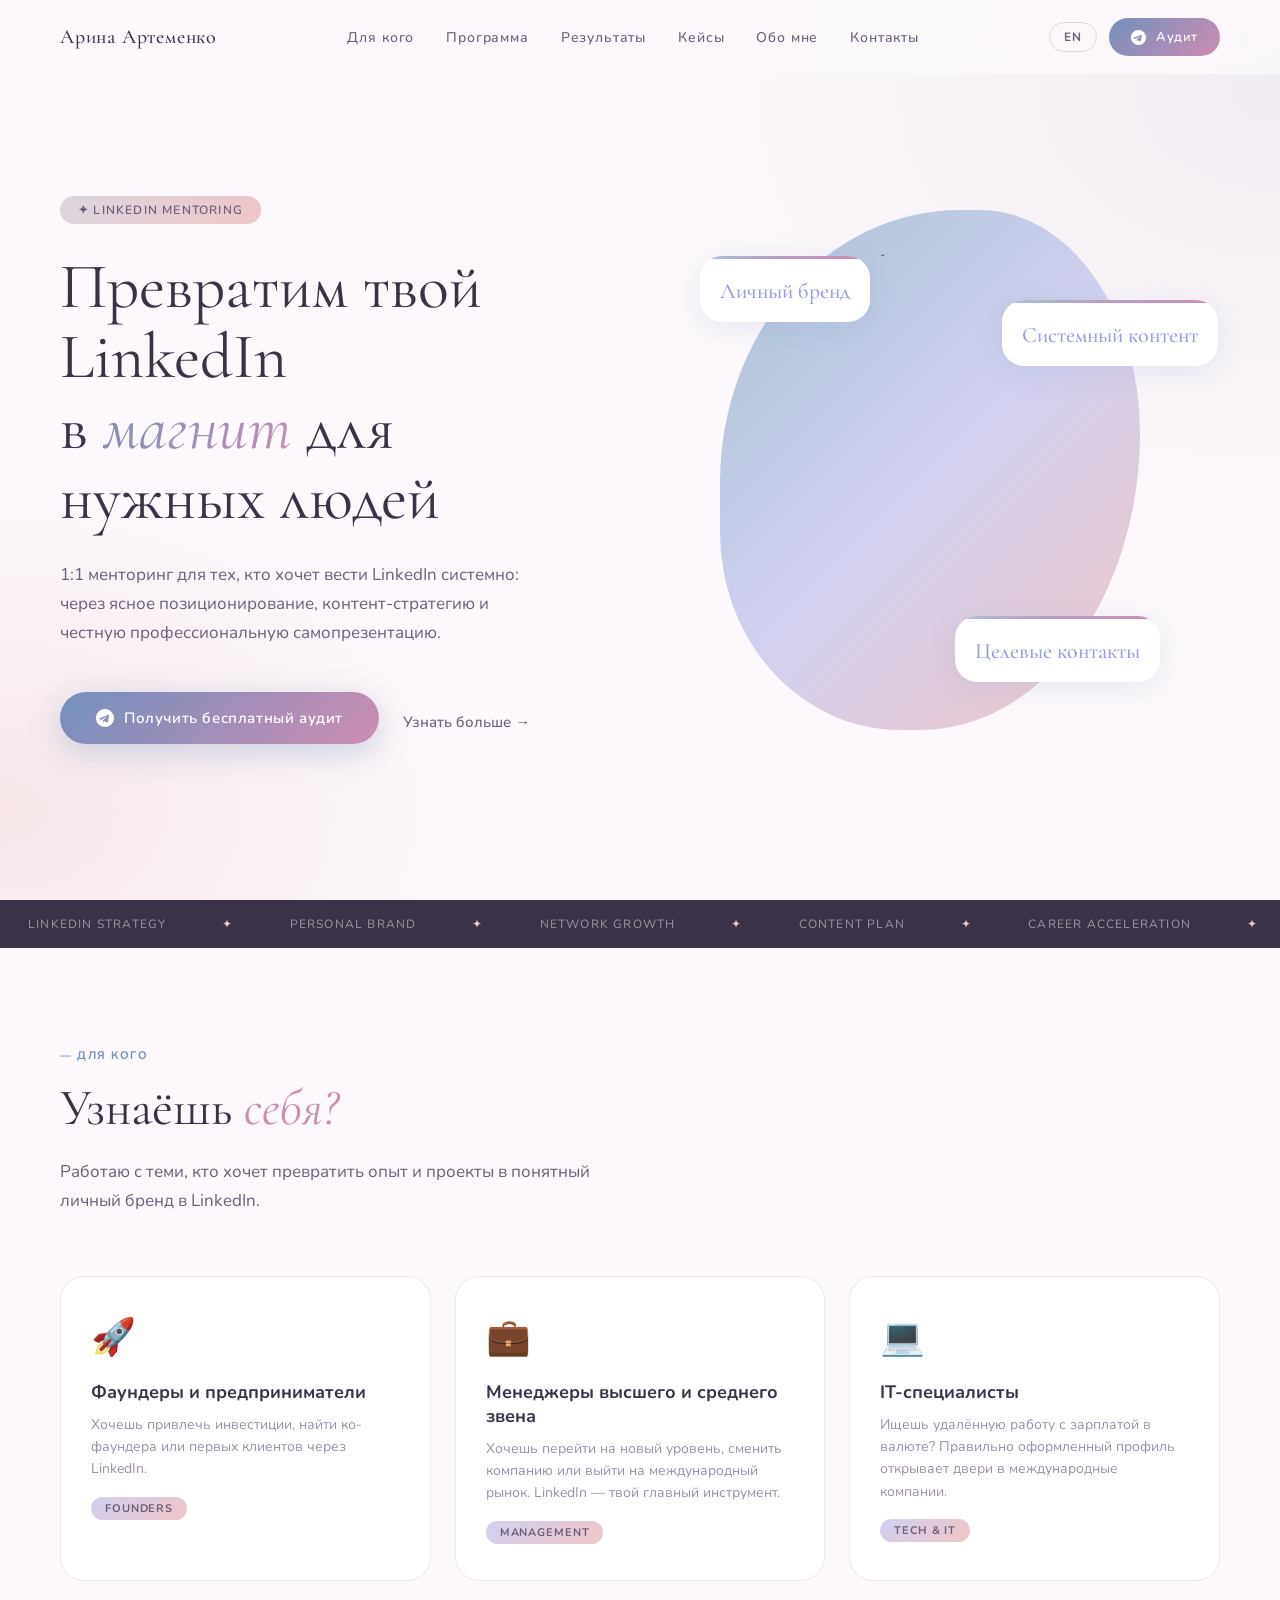
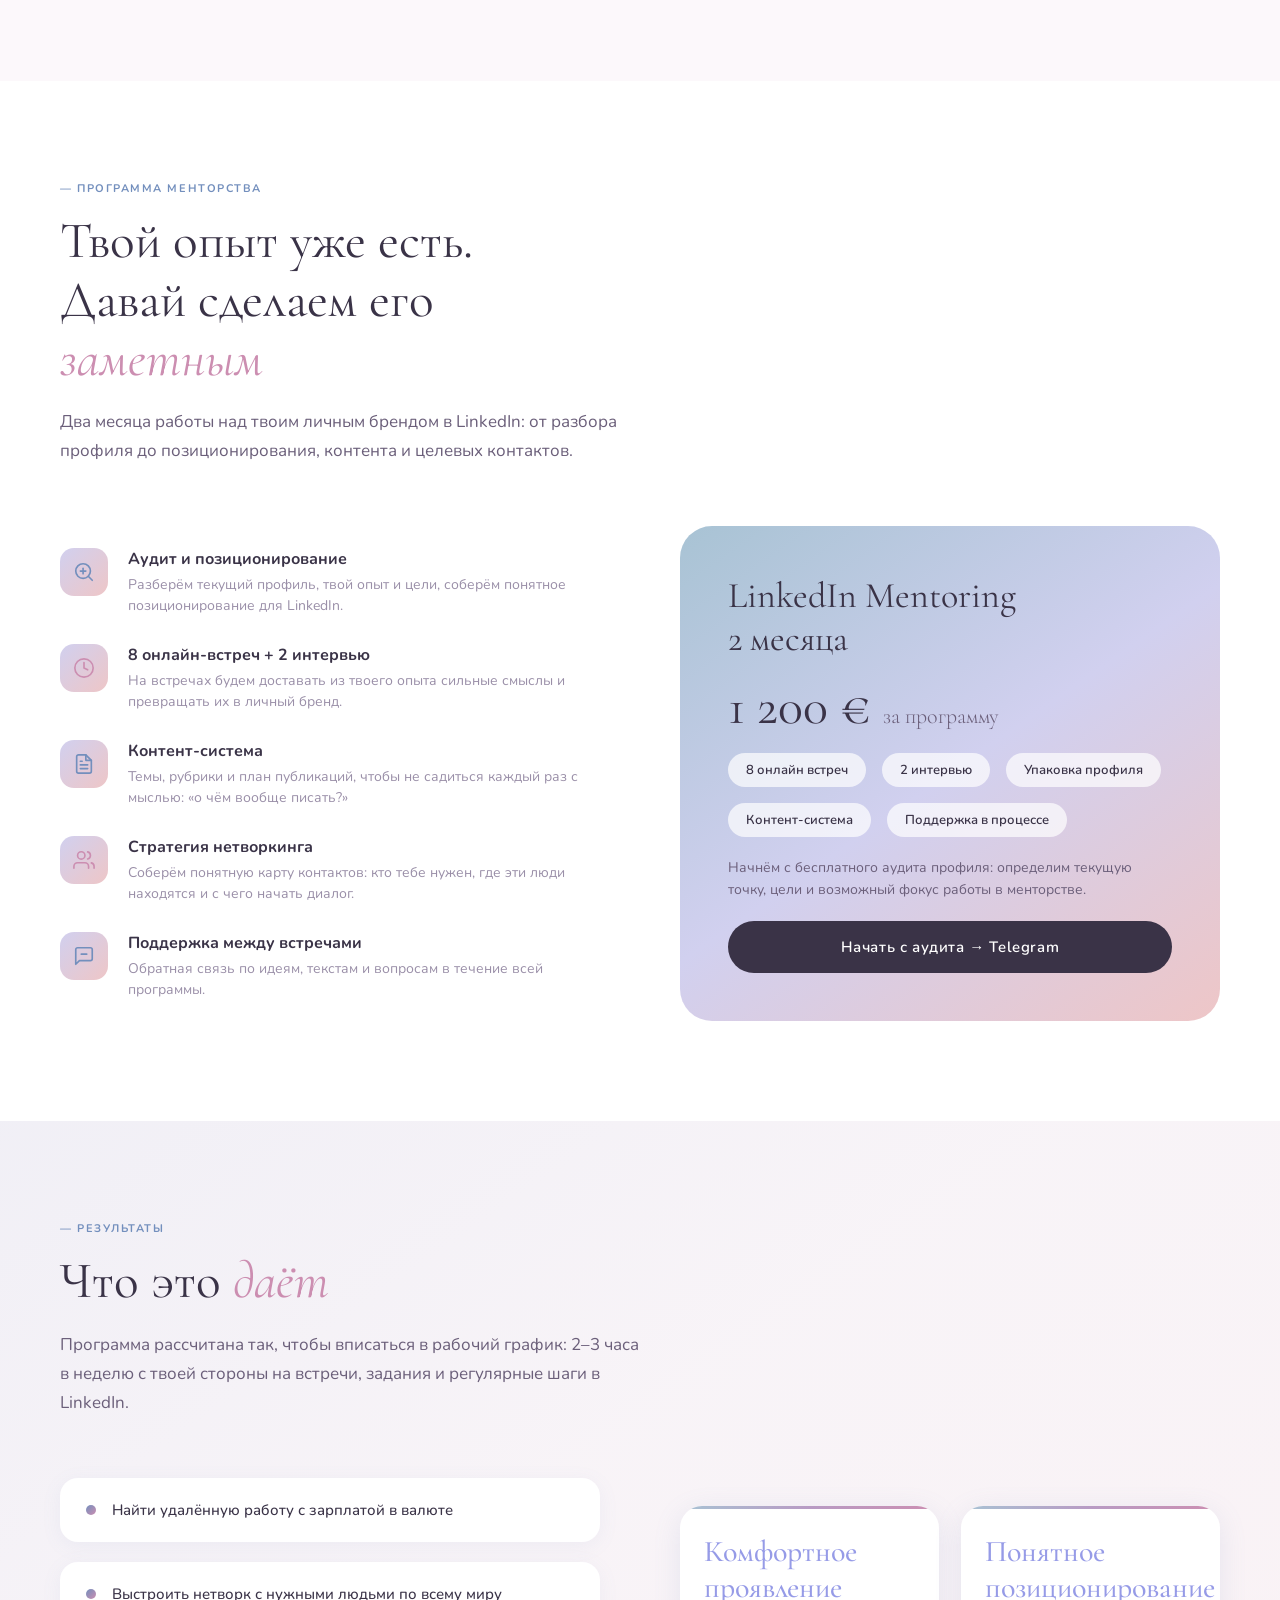
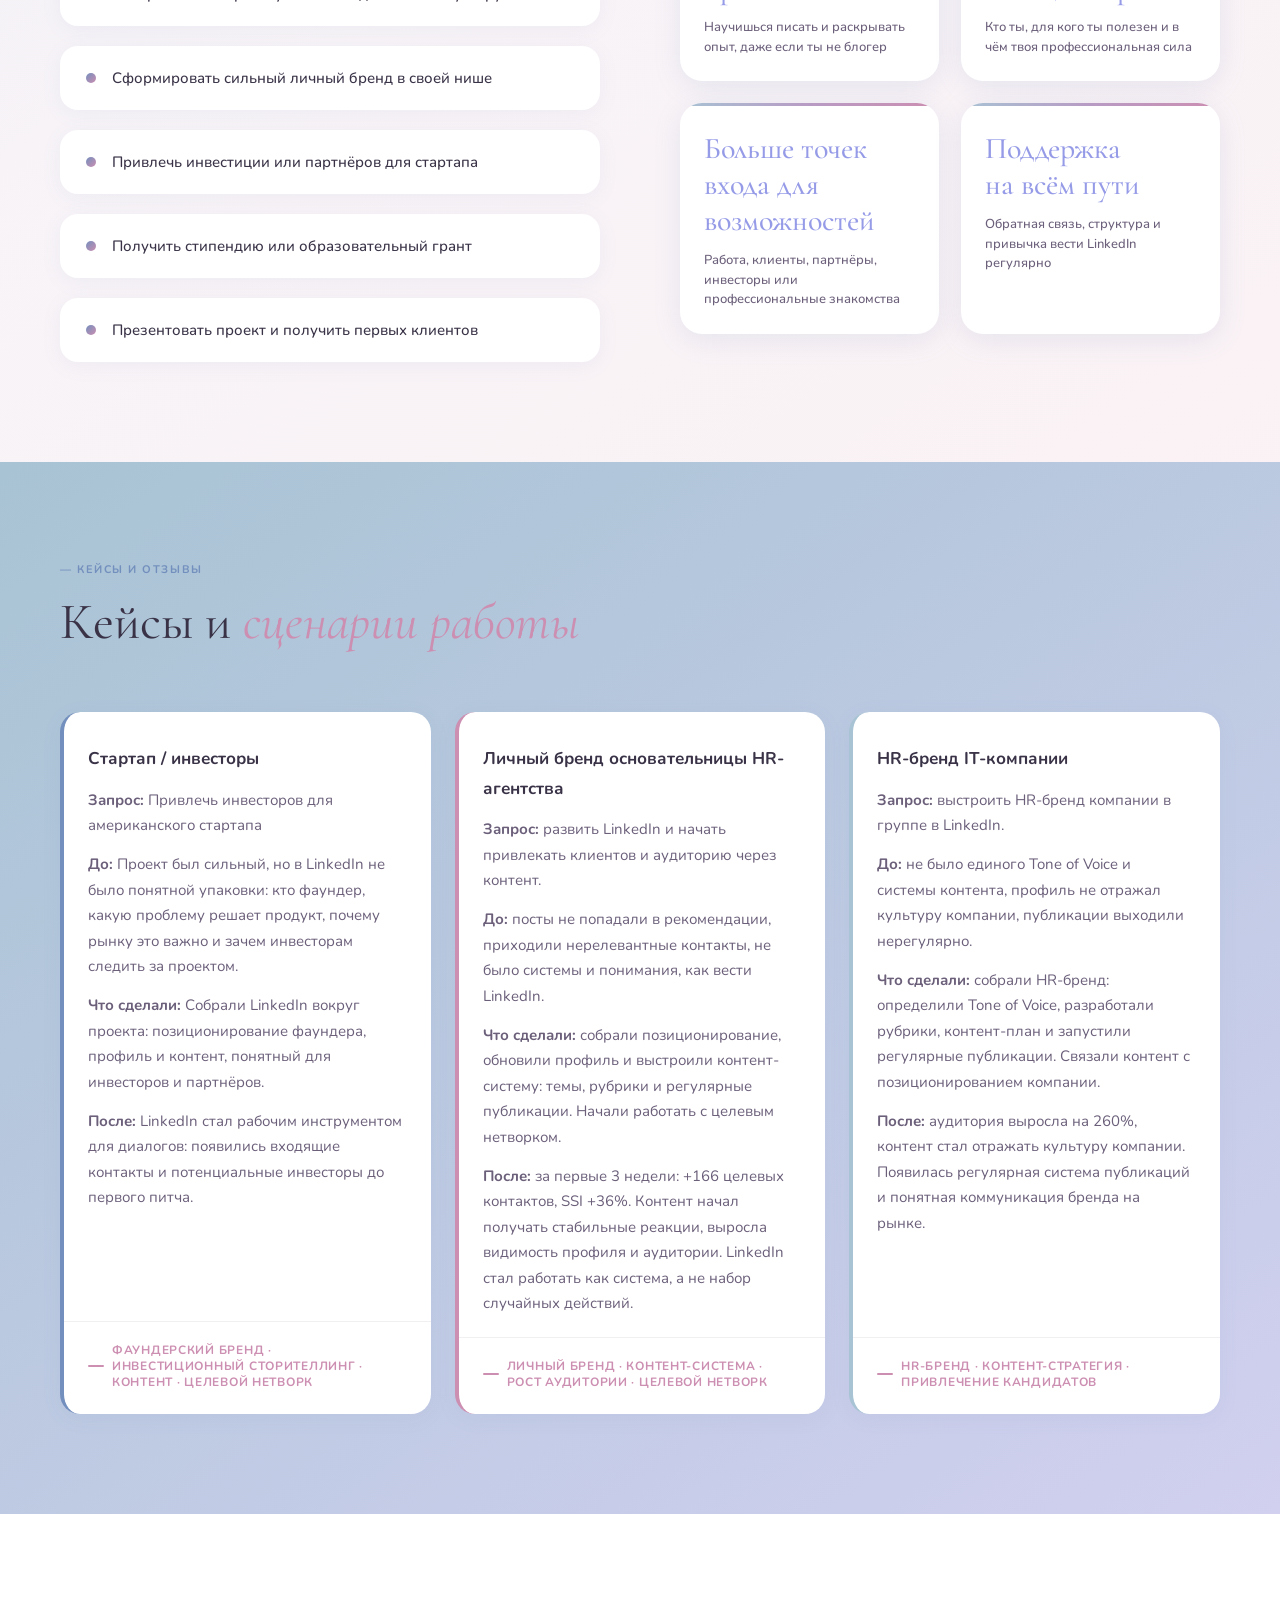
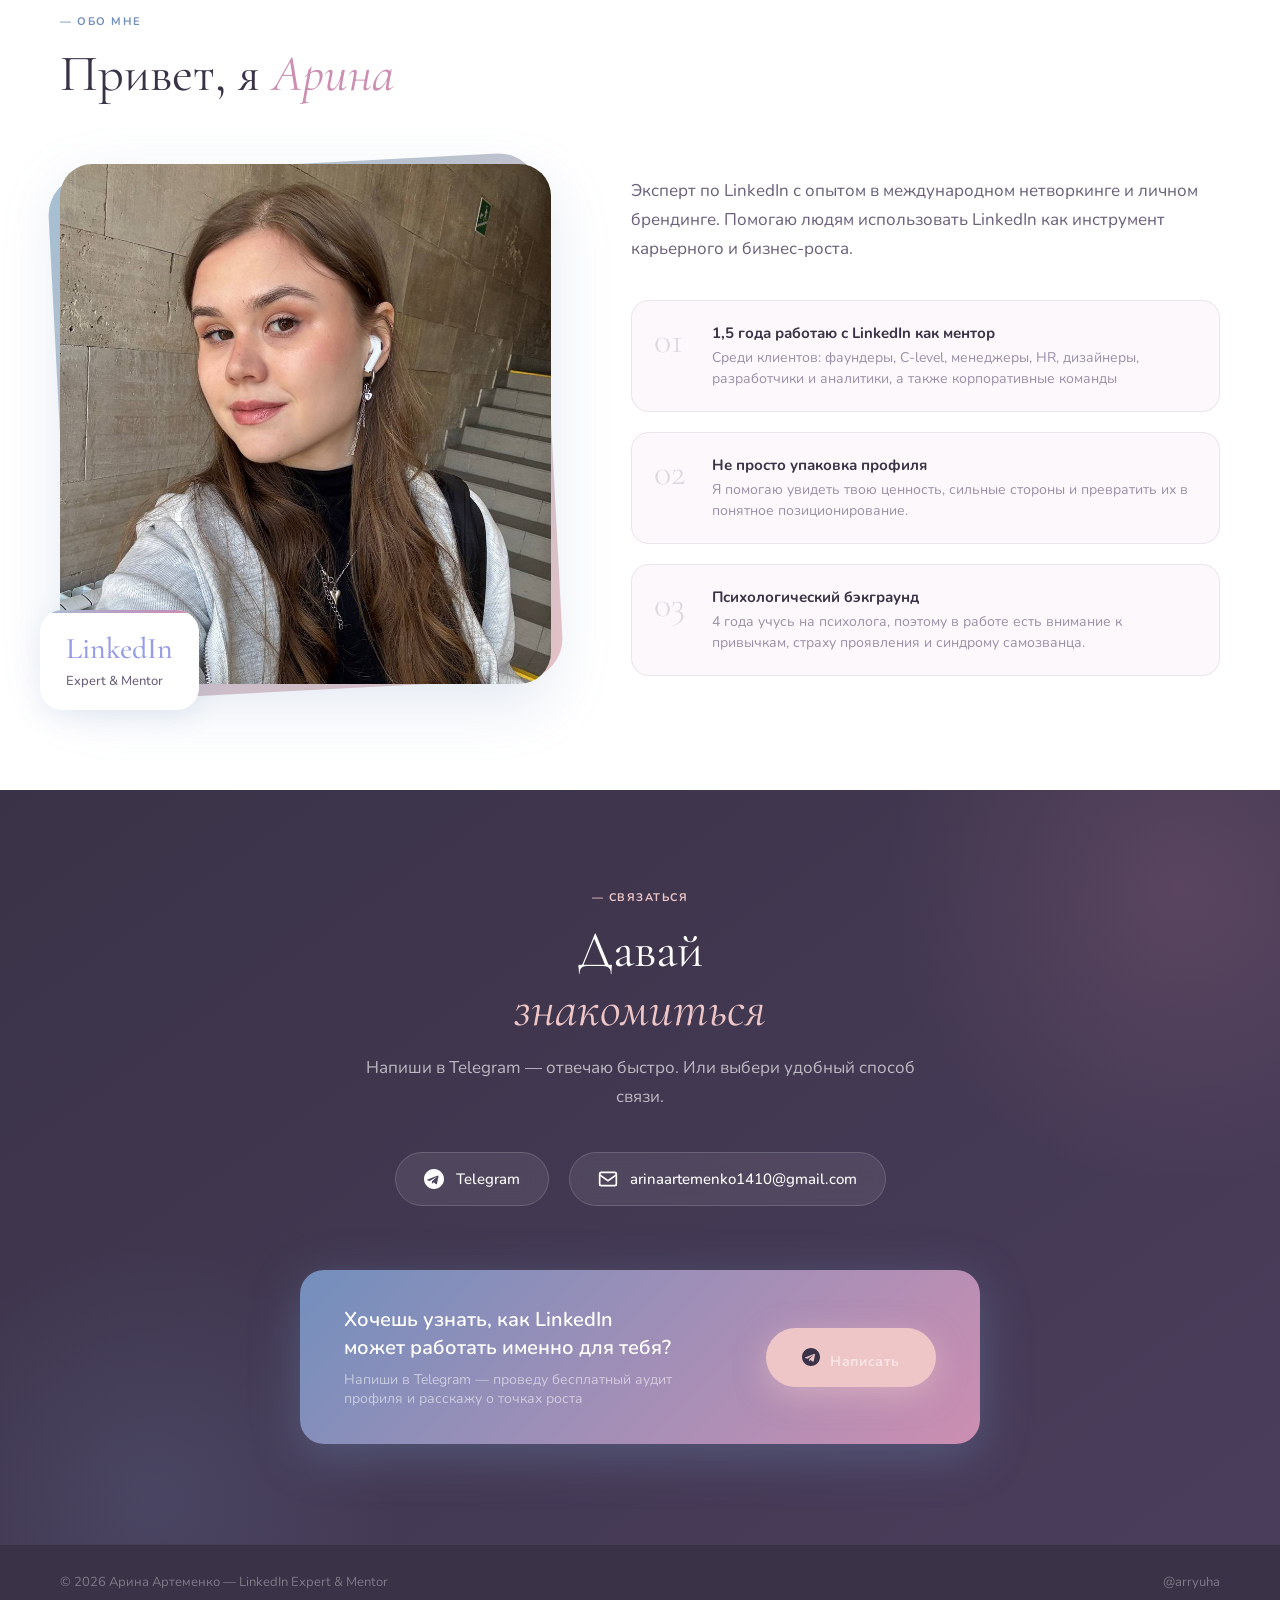
==== index.html @ 3c70f4cf "Initial static site: landing, EN pages, assets, GitHub Pages notes Made-with: Cursor" ====
<!DOCTYPE html>
<html lang="ru">
<head>
<meta charset="UTF-8">
<meta name="viewport" content="width=device-width, initial-scale=1.0">
<title>Арина Артеменко — LinkedIn Mentoring</title>
<script src="https://unpkg.com/react@18.3.1/umd/react.development.js" integrity="sha384-hD6/rw4ppMLGNu3tX5cjIb+uRZ7UkRJ6BPkLpg4hAu/6onKUg4lLsHAs9EBPT82L" crossorigin="anonymous"></script>
<script src="https://unpkg.com/react-dom@18.3.1/umd/react-dom.development.js" integrity="sha384-u6aeetuaXnQ38mYT8rp6sbXaQe3NL9t+IBXmnYxwkUI2Hw4bsp2Wvmx4yRQF1uAm" crossorigin="anonymous"></script>
<script src="https://unpkg.com/@babel/standalone@7.29.0/babel.min.js" integrity="sha384-m08KidiNqLdpJqLq95G/LEi8Qvjl/xUYll3QILypMoQ65QorJ9Lvtp2RXYGBFj1y" crossorigin="anonymous"></script>
<link rel="preconnect" href="https://fonts.googleapis.com">
<link href="https://fonts.googleapis.com/css2?family=Cormorant+Garamond:ital,wght@0,300;0,400;0,500;0,600;1,300;1,400&family=Nunito:wght@300;400;500;600;700&display=swap" rel="stylesheet">
<style>
  *, *::before, *::after { box-sizing: border-box; margin: 0; padding: 0; }

  :root {
    --blue:    #738fbd;
    --blue-lt: #a8c3d4;
    --lav:     #dbd6df;
    --pink-lt: #eec6c7;
    --pink:    #db88a4;
    --mauve:   #cc8eb1;
    --periwinkle: #969be7;
    --soft-lav: #d1d0ef;
    --cream:   #fcf8fb;
    --dark:    #3a3347;
    --mid:     #6b5f7a;
    --light:   #9a8fa8;
  }

  html { scroll-behavior: smooth; }

  body {
    font-family: 'Nunito', sans-serif;
    background: var(--cream);
    color: var(--dark);
    overflow-x: hidden;
  }

  /* ── NAV ── */
  nav {
    position: fixed; top: 0; left: 0; right: 0; z-index: 100;
    display: flex; justify-content: space-between; align-items: center;
    padding: 18px 60px;
    background: rgba(252,248,251,0.85);
    backdrop-filter: blur(14px);
    border-bottom: none;
  }
  .nav-logo {
    font-family: 'Cormorant Garamond', serif;
    font-size: 20px; font-weight: 500; letter-spacing: 0.04em;
    color: var(--dark);
    text-decoration: none;
  }
  .nav-links { display: flex; gap: 32px; }
  .nav-links a {
    font-size: 14px; font-weight: 500; letter-spacing: 0.06em;
    color: var(--mid); text-decoration: none;
    transition: color .2s;
  }
  .nav-links a:hover { color: var(--blue); }

  /* ── HERO ── */
  .hero {
    min-height: 100vh;
    display: grid;
    grid-template-columns: 1fr 1fr;
    align-items: center;
    padding: 120px 60px 80px;
    position: relative;
    overflow: hidden;
  }
  .hero::before {
    content: '';
    position: absolute; inset: 0;
    background: radial-gradient(ellipse 80% 80% at 100% 10%, #dbd6df55 0%, transparent 60%),
                radial-gradient(ellipse 60% 60% at 0% 90%, #eec6c755 0%, transparent 60%);
    pointer-events: none;
  }
  .hero-text { position: relative; z-index: 1; }
  .hero-tag {
    display: inline-flex; align-items: center; gap: 8px;
    background: linear-gradient(135deg, #dbd6df, #eec6c7);
    border-radius: 30px; padding: 6px 18px;
    font-size: 12px; font-weight: 600; letter-spacing: 0.1em;
    color: var(--mid); text-transform: uppercase;
    margin-bottom: 28px;
  }
  .hero h1 {
    font-family: 'Cormorant Garamond', serif;
    font-size: clamp(42px, 5vw, 68px);
    font-weight: 400; line-height: 1.1;
    color: var(--dark);
    margin-bottom: 28px;
  }
  .hero h1 em {
    font-style: italic;
    background: linear-gradient(135deg, var(--blue), var(--mauve));
    -webkit-background-clip: text; -webkit-text-fill-color: transparent;
    background-clip: text;
  }
  .hero-sub {
    font-size: 17px; line-height: 1.7; color: var(--mid);
    max-width: 460px; margin-bottom: 44px;
  }
  .btn-primary {
    display: inline-flex; align-items: center; gap: 10px;
    background: linear-gradient(135deg, var(--blue), var(--mauve));
    color: white; font-family: 'Nunito', sans-serif;
    font-size: 15px; font-weight: 600; letter-spacing: 0.04em;
    padding: 16px 36px; border-radius: 50px;
    text-decoration: none; border: none; cursor: pointer;
    box-shadow: 0 8px 30px rgba(115,143,189,0.35);
    transition: transform .25s, box-shadow .25s;
  }
  .btn-primary:hover { transform: translateY(-2px); box-shadow: 0 12px 40px rgba(115,143,189,0.45); }
  .btn-secondary {
    display: inline-flex; align-items: center; gap: 8px;
    color: var(--mid); font-size: 15px; font-weight: 500;
    text-decoration: none; margin-left: 20px;
    transition: color .2s;
  }
  .btn-secondary:hover { color: var(--blue); }


  .hero-visual {
    display: flex; justify-content: center; align-items: flex-end;
    position: relative;
  }
  .hero-photo-wrap {
    position: relative; width: 420px; height: 520px;
  }
  .hero-photo-bg {
    position: absolute; inset: 0;
    background: linear-gradient(135deg, var(--blue-lt) 0%, var(--soft-lav) 50%, var(--pink-lt) 100%);
    border-radius: 60% 40% 55% 45% / 55% 45% 60% 40%;
    animation: morphBlob 8s ease-in-out infinite;
  }
  @keyframes morphBlob {
    0%,100% { border-radius: 60% 40% 55% 45% / 55% 45% 60% 40%; }
    50%      { border-radius: 40% 60% 45% 55% / 45% 55% 40% 60%; }
  }
  .hero-photo {
    position: absolute; bottom: 0; left: 50%; transform: translateX(-50%);
    width: 390px; height: 490px;
    object-fit: cover; object-position: top center;
    border-radius: 60% 40% 55% 45% / 55% 45% 60% 40%;
    animation: morphBlob 8s ease-in-out infinite;
  }
  /* badges (hero) — тот же «карточный» стиль, что и stat-card / about-badge */
  .hbadge {
    position: absolute; background: #fff; border-radius: 22px;
    box-shadow: 0 6px 28px rgba(115, 143, 189, 0.14);
    padding: 22px 20px 18px;
    text-align: center;
    max-width: 220px;
    overflow: hidden;
  }
  .hbadge-num {
    font-family: 'Cormorant Garamond', serif;
    font-size: 26px; font-weight: 500; color: var(--periwinkle); line-height: 1.12; display: block;
  }
  .hbadge-num--phrase {
    font-size: clamp(16px, 2.1vw, 22px);
    line-height: 1.2;
  }
  .hbadge-num.blue, .hbadge-num.mauve { color: var(--periwinkle); }
  .hbadge-label { font-size: 12px; font-weight: 600; color: var(--dark); margin-top: 4px; line-height: 1.4; }
  .hbadge-1 { top: 46px;  left: -20px; }
  .hbadge-2 { bottom: 48px; right: -20px; }
  .hbadge-3 { top: 20px; right: -78px; }

  /* ── SECTIONS SHARED ── */
  section { padding: 100px 60px; }
  .section-tag {
    font-size: 11px; font-weight: 700; letter-spacing: 0.14em;
    text-transform: uppercase; color: var(--blue);
    margin-bottom: 16px;
  }
  h2 {
    font-family: 'Cormorant Garamond', serif;
    font-size: clamp(34px, 4vw, 52px);
    font-weight: 400; line-height: 1.15;
    color: var(--dark); margin-bottom: 20px;
  }
  h2 em { font-style: italic; color: var(--mauve); }
  .lead {
    font-size: 17px; color: var(--mid); line-height: 1.7;
    max-width: 580px;
  }

  /* ── MARQUEE ── */
  .band {
    background: var(--dark); padding: 16px 0; overflow: hidden;
    display: flex;
  }
  .band-track {
    display: flex; gap: 0; white-space: nowrap;
    animation: marquee 22s linear infinite;
  }
  .band-track span {
    font-size: 12px; font-weight: 500; letter-spacing: 0.1em;
    text-transform: uppercase; color: rgba(255,255,255,0.45);
    padding: 0 28px;
  }
  .band-track span.accent { color: var(--pink-lt); }
  @keyframes marquee { from { transform: translateX(0); } to { transform: translateX(-50%); } }

  /* ── BUTTON PULSE ── */
  .btn-primary {
    position: relative; overflow: hidden;
    transition: transform .3s ease, box-shadow .3s ease;
  }
  .btn-primary::after {
    content: '';
    position: absolute; inset: 0;
    background: linear-gradient(90deg, transparent 0%, rgba(255,255,255,0.18) 50%, transparent 100%);
    transform: translateX(-100%);
    transition: transform .6s ease;
  }
  .btn-primary:hover { transform: translateY(-2px); box-shadow: 0 12px 40px rgba(115,143,189,0.45); }
  .btn-primary:hover::after { transform: translateX(100%); }

  /* ── PRODUCT ── */
  .product { background: white; }
  .product-grid {
    display: grid; grid-template-columns: 1fr 1fr;
    gap: 80px; align-items: center;
    margin-top: 60px;
  }
  .product-items { display: flex; flex-direction: column; gap: 28px; }
  .product-item {
    display: flex; gap: 20px; align-items: flex-start;
  }
  .product-icon {
    width: 48px; height: 48px; border-radius: 14px; flex-shrink: 0;
    display: flex; align-items: center; justify-content: center;
    font-size: 20px;
    background: linear-gradient(135deg, var(--soft-lav), var(--pink-lt));
  }
  .product-item h3 {
    font-size: 16px; font-weight: 700; color: var(--dark); margin-bottom: 4px;
  }
  .product-item p { font-size: 14px; color: var(--light); line-height: 1.5; }

  .product-card {
    background: linear-gradient(145deg, var(--blue-lt) 0%, var(--soft-lav) 50%, var(--pink-lt) 100%);
    border-radius: 32px; padding: 48px;
    display: flex; flex-direction: column; gap: 20px;
  }
  .product-card h3 {
    font-family: 'Cormorant Garamond', serif;
    font-size: 36px; font-weight: 400; color: var(--dark);
    line-height: 1.2;
  }
  .product-price {
    font-family: 'Cormorant Garamond', serif;
    font-size: 52px; font-weight: 400; color: var(--dark);
    line-height: 1;
  }
  .product-price span { font-size: 22px; font-weight: 300; color: var(--mid); }
  .product-metas { display: flex; gap: 16px; flex-wrap: wrap; }
  .meta-pill {
    background: rgba(255,255,255,0.7); border-radius: 30px;
    padding: 8px 18px; font-size: 13px; font-weight: 600; color: var(--dark);
  }
  .product-cta {
    background: var(--dark); color: white;
    border-radius: 50px; padding: 16px 32px;
    font-size: 15px; font-weight: 600; letter-spacing: 0.04em;
    text-align: center; cursor: pointer; text-decoration: none;
    transition: opacity .2s; display: block;
  }
  .product-cta:hover { opacity: 0.85; }

  /* ── AUDIENCE ── */
  .audience { background: var(--cream); }
  .audience-cards {
    display: grid; grid-template-columns: repeat(3, 1fr);
    gap: 24px; margin-top: 60px;
  }
  .aud-card {
    background: white; border-radius: 24px; padding: 36px 30px;
    transition: transform .25s, box-shadow .25s;
    border: 1px solid rgba(219,214,223,0.5);
  }
  .aud-card:hover { transform: translateY(-6px); box-shadow: 0 20px 50px rgba(115,143,189,0.12); }
  .aud-emoji { font-size: 36px; margin-bottom: 18px; display: block; }
  .aud-card h3 { font-size: 18px; font-weight: 700; color: var(--dark); margin-bottom: 10px; }
  .aud-card p { font-size: 14px; color: var(--light); line-height: 1.6; }
  .aud-tag {
    display: inline-block; margin-top: 16px;
    background: linear-gradient(135deg, var(--soft-lav), var(--pink-lt));
    border-radius: 30px; padding: 4px 14px;
    font-size: 11px; font-weight: 700; letter-spacing: 0.08em; color: var(--mid);
    text-transform: uppercase;
  }

  /* ── RESULTS ── */
  .results {
    background: linear-gradient(145deg, #738fbd15 0%, #dbd6df20 40%, #eec6c720 100%);
  }
  .results-wrap { display: grid; grid-template-columns: 1fr 1fr; gap: 80px; align-items: center; margin-top: 60px; }
  .result-list { display: flex; flex-direction: column; gap: 20px; }
  .result-item {
    display: flex; align-items: center; gap: 16px;
    background: white; border-radius: 18px; padding: 22px 26px;
    box-shadow: 0 4px 20px rgba(115,143,189,0.08);
    transition: transform .2s;
  }
  .result-item:hover { transform: translateX(6px); }
  .result-dot {
    width: 10px; height: 10px; border-radius: 50%; flex-shrink: 0;
    background: linear-gradient(135deg, var(--blue), var(--mauve));
  }
  .result-item p { font-size: 15px; font-weight: 500; color: var(--dark); }
  .stats-grid { display: grid; grid-template-columns: 1fr 1fr; gap: 22px; }
  .stat-card {
    background: #fff; border-radius: 22px; padding: 28px 24px 24px;
    box-shadow: 0 6px 28px rgba(115, 143, 189, 0.14);
    position: relative; overflow: hidden;
  }
  .stat-card::before,
  .hbadge::before,
  .about-badge-wrap::before {
    content: '';
    position: absolute; top: 0; left: 0; right: 0; height: 3px; z-index: 1; pointer-events: none;
    background: linear-gradient(90deg, var(--blue-lt) 0%, #b89bc4 50%, var(--mauve) 100%);
  }
  .stat-num {
    font-family: 'Cormorant Garamond', serif;
    font-size: 46px; font-weight: 500; line-height: 1;
    color: var(--periwinkle);
  }
  .stat-card--outcome .stat-num {
    font-size: clamp(22px, 2.6vw, 30px);
    line-height: 1.2;
  }
  .stat-card p {
    font-family: 'Nunito', sans-serif; font-size: 13px; font-weight: 500;
    color: var(--mid); margin-top: 12px; line-height: 1.5;
  }

  /* ── CASES ── */
  .cases {
    background: linear-gradient(145deg, #a8c3d4 0%, #d1d0ef 100%);
    padding: 100px 60px;
  }
  .cases-grid {
    display: grid; grid-template-columns: repeat(3, 1fr);
    gap: 24px; margin-top: 60px;
  }
  .case-card {
    background: white;
    border-radius: 20px; overflow: hidden;
    display: flex; flex-direction: column;
    transition: box-shadow .3s, transform .25s;
    box-shadow: 0 4px 20px rgba(115,143,189,0.08);
    position: relative;
    border-left: 4px solid transparent;
  }
  .case-card:nth-child(1) { border-left-color: var(--blue); }
  .case-card:nth-child(2) { border-left-color: var(--mauve); }
  .case-card:nth-child(3) { border-left-color: var(--blue-lt); }
  .case-card:hover { box-shadow: 0 20px 56px rgba(115,143,189,0.16); transform: translateY(-6px); }
  .case-card-top {
    padding: 28px 28px 20px 24px;
    position: relative; flex: 1;
  }
  .case-card-top::before {
    content: '“';
    position: absolute; top: 12px; left: 20px;
    font-family: 'Cormorant Garamond', serif;
    font-size: 56px; line-height: 1; color: var(--lav);
    opacity: 0.6; pointer-events: none;
  }
  .case-text {
    font-size: 15px; color: var(--mid); line-height: 1.75;
    position: relative; z-index: 1;
    padding-top: 24px;
  }
  .case-card--structured .case-card-top::before { content: none; }
  .case-text--block {
    padding-top: 4px;
  }
  .case-text--block .case-study-title {
    font-size: 17px; font-weight: 700; color: var(--dark); margin: 0 0 14px;
  }
  .case-text--block .case-line {
    margin: 0 0 0.9em; font-size: 15px; line-height: 1.7;
  }
  .case-text--block .case-line:last-child { margin-bottom: 0; }
  .case-text--block .case-line strong { color: var(--mid); font-weight: 700; }
  .case-card--structured .case-card-bottom { padding-top: 20px; }
  .case-card-bottom {
    padding: 16px 28px 24px 24px;
    border-top: 1px solid rgba(219,214,223,0.4);
    display: flex; flex-direction: column; gap: 12px;
  }
  .case-result {
    display: inline-flex; align-items: center; gap: 8px;
    font-size: 12px; font-weight: 700; letter-spacing: 0.06em;
    text-transform: uppercase; color: var(--mauve);
  }
  .case-result::before { content: ''; width: 16px; height: 2px; background: var(--mauve); border-radius: 2px; display: inline-block; flex-shrink: 0; }
  .case-person { display: flex; align-items: center; gap: 12px; }
  .case-avatar {
    width: 38px; height: 38px; border-radius: 50%; flex-shrink: 0;
    background: linear-gradient(135deg, var(--blue-lt), var(--pink-lt));
    display: flex; align-items: center; justify-content: center;
    font-family: 'Cormorant Garamond', serif; font-size: 16px; font-weight: 500; color: white;
  }
  .case-person-info strong { font-size: 14px; font-weight: 700; color: var(--dark); display: block; }
  .case-person-info span { font-size: 11px; color: var(--light); }
  .case-accent-bar { display: none; }

  /* ── ABOUT ── */
  .about { background: white; }
  .about-wrap { display: grid; grid-template-columns: 1fr 1.2fr; gap: 80px; align-items: center; margin-top: 60px; }
  .about-photo-wrap { position: relative; }
  .about-photo-bg {
    position: absolute; inset: 0;
    background: linear-gradient(145deg, var(--blue-lt), var(--pink-lt));
    border-radius: 40px; transform: rotate(-3deg);
  }
  .about-photo {
    position: relative; width: 100%; height: 520px;
    object-fit: cover; object-position: top;
    border-radius: 32px;
    box-shadow: 0 20px 60px rgba(115,143,189,0.2);
  }
  .about-badge-wrap {
    position: absolute; bottom: -20px; left: -20px;
    background: #fff; border-radius: 22px; padding: 24px 26px 20px;
    box-shadow: 0 6px 28px rgba(115, 143, 189, 0.14);
    overflow: hidden;
  }
  .about-badge-wrap .badge-num {
    font-family: 'Cormorant Garamond', serif; font-size: 30px; font-weight: 500;
    color: var(--periwinkle); display: block; line-height: 1;
  }
  .about-badge-wrap p { font-size: 13px; font-weight: 500; color: var(--mid); margin-top: 8px; line-height: 1.4; }
  .about-content { }
  .achievements { display: flex; flex-direction: column; gap: 20px; margin-top: 36px; }
  .achievement {
    display: flex; gap: 18px; align-items: flex-start;
    padding: 22px; border-radius: 18px;
    background: var(--cream);
    border: 1px solid rgba(219,214,223,0.5);
  }
  .achiev-num {
    font-family: 'Cormorant Garamond', serif;
    font-size: 36px; font-weight: 300; color: var(--lav); line-height: 1;
    min-width: 40px;
  }
  .achievement h4 { font-size: 15px; font-weight: 700; color: var(--dark); margin-bottom: 4px; }
  .achievement p { font-size: 14px; color: var(--light); line-height: 1.5; }
  .achievement p + p { margin-top: 0.75em; }

  /* ── CONTACT ── */
  .contact {
    background: linear-gradient(145deg, var(--dark) 0%, #4a3d5c 100%);
    position: relative; overflow: hidden;
  }
  .contact::before {
    content: '';
    position: absolute; top: -200px; right: -200px;
    width: 600px; height: 600px; border-radius: 50%;
    background: radial-gradient(circle, rgba(219,136,164,0.15) 0%, transparent 70%);
    pointer-events: none;
  }
  .contact::after {
    content: '';
    position: absolute; bottom: -200px; left: -100px;
    width: 500px; height: 500px; border-radius: 50%;
    background: radial-gradient(circle, rgba(115,143,189,0.15) 0%, transparent 70%);
    pointer-events: none;
  }
  .contact-inner {
    position: relative; z-index: 1;
    display: flex; flex-direction: column; align-items: center; text-align: center;
  }
  .contact .section-tag { color: var(--pink-lt); }
  .contact h2 { color: white; }
  .contact h2 em { color: var(--pink-lt); }
  .contact .lead { color: rgba(255,255,255,0.65); margin: 0 auto 52px; }
  .contact-heading { margin-bottom: 16px; }
  .contact .contact-lead { margin: 0 auto 40px; max-width: 580px; }
  .contact-links {
    display: flex; gap: 20px; flex-wrap: wrap; justify-content: center;
  }
  .contact-link {
    display: flex; align-items: center; gap: 12px;
    background: rgba(255,255,255,0.08); border: 1px solid rgba(255,255,255,0.15);
    backdrop-filter: blur(10px);
    border-radius: 60px; padding: 16px 28px;
    color: white; text-decoration: none; font-size: 15px; font-weight: 500;
    transition: background .2s, transform .2s;
  }
  .contact-link:hover { background: rgba(255,255,255,0.16); transform: translateY(-2px); }
  .contact-link svg { flex-shrink: 0; }
  .contact-cta-wrap { margin-top: 64px; }
  .contact-cta-box {
    display: grid;
    grid-template-columns: 1fr auto;
    align-items: center; gap: 32px;
    background: linear-gradient(135deg, var(--blue), var(--mauve));
    border-radius: 24px; padding: 36px 44px;
    max-width: 680px; text-align: left;
    box-shadow: 0 12px 48px rgba(115,143,189,0.35);
  }
  .contact-cta-box p {
    font-size: 20px; font-weight: 600; color: white; line-height: 1.4;
  }
  .contact-cta-box span {
    display: block; font-size: 14px; color: rgba(255,255,255,0.55); margin-top: 8px;
  }
  .btn-white {
    display: inline-flex; align-items: center; gap: 10px;
    background: var(--pink-lt); color: var(--dark);
    font-family: 'Nunito', sans-serif;
    font-size: 15px; font-weight: 700; letter-spacing: 0.04em;
    padding: 16px 36px; border-radius: 50px;
    text-decoration: none;
    transition: transform .2s, box-shadow .2s, background .2s;
    box-shadow: 0 8px 30px rgba(238,198,199,0.5);
  }
  .btn-white:hover { transform: translateY(-2px); background: white; box-shadow: 0 12px 40px rgba(238,198,199,0.6); }

  /* ── FOOTER ── */
  footer {
    background: var(--dark); padding: 28px 60px;
    border-top: 1px solid rgba(255,255,255,0.06);
    display: flex; justify-content: space-between; align-items: center;
  }
  footer p { font-size: 13px; color: rgba(255,255,255,0.35); }
  footer a { color: rgba(255,255,255,0.35); text-decoration: none; font-size: 13px; }
  footer a:hover { color: rgba(255,255,255,0.6); }

  /* LANG BUTTON */
  .lang-btn {
    background: none; border: 1.5px solid var(--lav);
    border-radius: 20px; padding: 6px 14px;
    font-family: 'Nunito', sans-serif;
    font-size: 12px; font-weight: 700; letter-spacing: 0.08em;
    color: var(--mid); cursor: pointer;
    transition: border-color .2s, color .2s, background .2s;
  }
  .lang-btn:hover { border-color: var(--blue); color: var(--blue); background: rgba(115,143,189,0.06); }

  /* ── SCROLL REVEAL ── */
  .reveal { opacity: 0; transform: translateY(30px); transition: opacity .7s ease, transform .7s ease; }
  .reveal.visible { opacity: 1; transform: translateY(0); }

  @media (max-width: 900px) {
    nav { padding: 16px 24px; }
    .nav-links { display: none; }
    section { padding: 72px 24px; }
    .hero { grid-template-columns: 1fr; padding: 100px 24px 60px; text-align: center; }
    .hero-visual { margin-top: 48px; display: flex; justify-content: center; }
    .hero-photo-wrap { width: 300px; height: 380px; }
    .hero-photo { width: 280px; height: 360px; }
    .hero-sub { margin: 0 auto 36px; }
    .hero-actions { align-items: center; }
    .hbadge-1 { top: 22px; left: -10px; }
    .hbadge-2 { bottom: 24px; right: -10px; }
    .hbadge-3 { top: 20px; right: -48px; }
    .product-grid, .results-wrap, .about-wrap { grid-template-columns: 1fr; gap: 48px; }
    .audience-cards, .cases-grid { grid-template-columns: 1fr; }
    .stats-grid { grid-template-columns: 1fr 1fr; }
    .contact-cta-box { grid-template-columns: 1fr; text-align: center; gap: 20px; padding: 28px 24px; }
    .contact-cta-box .btn-white { width: 100%; justify-content: center; }
    .about-photo { height: 380px; }
    .band-track span { padding: 0 18px; }
    footer { flex-direction: column; gap: 10px; text-align: center; }
  }
</style>
</head>
<body>

<!-- NAV -->
<nav>
  <a href="#" class="nav-logo" data-lang-key="nav-name">Арина Артеменко</a>
  <div class="nav-links">
    <a href="#audience">Для кого</a>
    <a href="#product">Программа</a>
    <a href="#results">Результаты</a>
    <a href="#cases">Кейсы</a>
    <a href="#about">Обо мне</a>
    <a href="#contact">Контакты</a>
  </div>
  <div style="display:flex;align-items:center;gap:12px;">
    <button class="lang-btn" onclick="toggleLang()" id="lang-toggle">
      <span id="lang-label">EN</span>
    </button>
    <a href="https://t.me/arryuha" target="_blank" class="btn-primary" style="padding:10px 22px;font-size:13px;box-shadow:none;animation:none;">
      <svg width="15" height="15" viewBox="0 0 24 24" fill="white"><path d="M12 0C5.373 0 0 5.373 0 12s5.373 12 12 12 12-5.373 12-12S18.627 0 12 0zm5.562 8.248l-2.012 9.483c-.147.659-.535.818-1.084.508l-3-2.21-1.447 1.394c-.16.16-.295.295-.605.295l.213-3.053 5.56-5.023c.242-.213-.054-.333-.373-.12L7.06 14.384l-2.95-.924c-.642-.2-.655-.642.136-.953l11.526-4.445c.535-.194 1.003.13.79.186z"/></svg>
      <span data-ru="Аудит" data-en="Free Audit">Аудит</span>
    </a>
  </div>
</nav>

<!-- HERO -->
<section class="hero" id="home">
  <div class="hero-text">
    <div class="hero-tag" data-lang-key="hero-tag">✦ LinkedIn Mentoring</div>
    <h1 data-lang-key="hero-h1">Превратим твой LinkedIn<br>в <em>магнит</em> для<br>нужных людей</h1>
    <p class="hero-sub" data-lang-key="hero-sub">
      1:1 менторинг для тех, кто хочет вести LinkedIn системно: через ясное позиционирование, контент-стратегию и честную профессиональную самопрезентацию.
    </p>
    <a href="https://t.me/arryuha" target="_blank" class="btn-primary">
      <svg width="18" height="18" viewBox="0 0 24 24" fill="white"><path d="M12 0C5.373 0 0 5.373 0 12s5.373 12 12 12 12-5.373 12-12S18.627 0 12 0zm5.562 8.248l-2.012 9.483c-.147.659-.535.818-1.084.508l-3-2.21-1.447 1.394c-.16.16-.295.295-.605.295l.213-3.053 5.56-5.023c.242-.213-.054-.333-.373-.12L7.06 14.384l-2.95-.924c-.642-.2-.655-.642.136-.953l11.526-4.445c.535-.194 1.003.13.79.186z"/></svg>
      <span data-lang-key="btn-audit">Получить бесплатный аудит</span>
    </a>
    <a href="#audience" class="btn-secondary"><span data-lang-key="btn-more">Узнать больше →</span></a>
  </div>
  <div class="hero-visual">
    <div class="hero-photo-wrap">
      <div class="hero-photo-bg"></div>
      <img src="uploads/pasted-1776967135090-0.jpg" alt="Арина Артеменко" class="hero-photo">
      <div class="hbadge hbadge-1">
        <span class="hbadge-num mauve hbadge-num--phrase" data-lang-key="hbadge-1">Личный бренд</span>
      </div>
      <div class="hbadge hbadge-2">
        <span class="hbadge-num blue hbadge-num--phrase" data-lang-key="hbadge-2">Целевые контакты</span>
      </div>
      <div class="hbadge hbadge-3" style="margin: 70px 0px 0px">
        <span class="hbadge-num blue hbadge-num--phrase" data-lang-key="hbadge-3">Системный контент</span>
      </div>
    </div>
  </div>
</section>

<!-- MARQUEE -->
<div class="band">
  <div class="band-track">
    <span>LinkedIn Strategy</span><span class="accent">✦</span>
    <span>Personal Brand</span><span class="accent">✦</span>
    <span>Network Growth</span><span class="accent">✦</span>
    <span>Content Plan</span><span class="accent">✦</span>
    <span>Career Acceleration</span><span class="accent">✦</span>
    <span>Mentoring 1:1</span><span class="accent">✦</span>
    <span>LinkedIn Strategy</span><span class="accent">✦</span>
    <span>Personal Brand</span><span class="accent">✦</span>
    <span>Network Growth</span><span class="accent">✦</span>
    <span>Content Plan</span><span class="accent">✦</span>
    <span>Career Acceleration</span><span class="accent">✦</span>
    <span>Mentoring 1:1</span><span class="accent">✦</span>
  </div>
</div>

<!-- AUDIENCE -->
<section class="audience" id="audience">
  <div class="reveal">
    <div class="section-tag" data-lang-key="audience-tag">— Для кого</div>
    <h2><span data-lang-key="audience-h2">Узнаёшь <em>себя?</em></span></h2>
    <p class="lead" data-lang-key="audience-lead">Работаю с теми, кто хочет превратить опыт и проекты в понятный личный бренд в LinkedIn.</p>
  </div>
  <div class="audience-cards">
    <div class="aud-card reveal">
      <span class="aud-emoji">🚀</span>
      <h3 data-lang-key="aud-1h">Фаундеры и предприниматели</h3>
      <p data-lang-key="aud-1p">Хочешь привлечь инвестиции, найти ко-фаундера или первых клиентов через LinkedIn.</p>
      <span class="aud-tag">Founders</span>
    </div>
    <div class="aud-card reveal">
      <span class="aud-emoji">💼</span>
      <h3 data-lang-key="aud-2h">Менеджеры высшего и среднего звена</h3>
      <p data-lang-key="aud-2p">Хочешь перейти на новый уровень, сменить компанию или выйти на международный рынок. LinkedIn — твой главный инструмент.</p>
      <span class="aud-tag">Management</span>
    </div>
    <div class="aud-card reveal">
      <span class="aud-emoji">💻</span>
      <h3 data-lang-key="aud-3h">IT-специалисты</h3>
      <p data-lang-key="aud-3p">Ищешь удалённую работу с зарплатой в валюте? Правильно оформленный профиль открывает двери в международные компании.</p>
      <span class="aud-tag">Tech & IT</span>
    </div>
  </div>
</section>

<!-- PRODUCT -->
<section class="product" id="product">
  <div class="reveal">
    <div class="section-tag" data-lang-key="product-tag">— Программа менторства</div>
    <h2><span data-lang-key="product-h2">Твой опыт уже есть.<br>Давай сделаем его<br><em>заметным</em></span></h2>
    <p class="lead" data-lang-key="product-lead">Два месяца работы над твоим личным брендом в LinkedIn: от разбора профиля до позиционирования, контента и целевых контактов.</p>
  </div>
  <div class="product-grid">
    <div class="product-items reveal">
      <div class="product-item">
        <div class="product-icon">
          <svg width="22" height="22" viewBox="0 0 24 24" fill="none" stroke="var(--blue)" stroke-width="1.8" stroke-linecap="round" stroke-linejoin="round"><circle cx="11" cy="11" r="8"/><line x1="21" y1="21" x2="16.65" y2="16.65"/><line x1="11" y1="8" x2="11" y2="14"/><line x1="8" y1="11" x2="14" y2="11"/></svg>
        </div>
        <div>
          <h3 data-lang-key="p1h">Аудит и позиционирование</h3>
          <p data-lang-key="p1p">Разберём текущий профиль, твой опыт и цели, соберём понятное позиционирование для LinkedIn.</p>
        </div>
      </div>
      <div class="product-item">
        <div class="product-icon">
          <svg width="22" height="22" viewBox="0 0 24 24" fill="none" stroke="var(--mauve)" stroke-width="1.8" stroke-linecap="round" stroke-linejoin="round"><circle cx="12" cy="12" r="10"/><path d="M12 6v6l4 2"/></svg>
        </div>
        <div>
          <h3 data-lang-key="p2h">8 онлайн-встреч + 2 интервью</h3>
          <p data-lang-key="p2p">На встречах будем доставать из твоего опыта сильные смыслы и превращать их в личный бренд.</p>
        </div>
      </div>
      <div class="product-item">
        <div class="product-icon">
          <svg width="22" height="22" viewBox="0 0 24 24" fill="none" stroke="var(--blue)" stroke-width="1.8" stroke-linecap="round" stroke-linejoin="round"><path d="M14 2H6a2 2 0 0 0-2 2v16a2 2 0 0 0 2 2h12a2 2 0 0 0 2-2V8z"/><polyline points="14 2 14 8 20 8"/><line x1="16" y1="13" x2="8" y2="13"/><line x1="16" y1="17" x2="8" y2="17"/><line x1="10" y1="9" x2="8" y2="9"/></svg>
        </div>
        <div>
          <h3 data-lang-key="p3h">Контент-система</h3>
          <p data-lang-key="p3p">Темы, рубрики и план публикаций, чтобы не садиться каждый раз с мыслью: «о чём вообще писать?»</p>
        </div>
      </div>
      <div class="product-item">
        <div class="product-icon">
          <svg width="22" height="22" viewBox="0 0 24 24" fill="none" stroke="var(--mauve)" stroke-width="1.8" stroke-linecap="round" stroke-linejoin="round"><path d="M17 21v-2a4 4 0 0 0-4-4H5a4 4 0 0 0-4 4v2"/><circle cx="9" cy="7" r="4"/><path d="M23 21v-2a4 4 0 0 0-3-3.87"/><path d="M16 3.13a4 4 0 0 1 0 7.75"/></svg>
        </div>
        <div>
          <h3 data-lang-key="p4h">Стратегия нетворкинга</h3>
          <p data-lang-key="p4p">Соберём понятную карту контактов: кто тебе нужен, где эти люди находятся и с чего начать диалог.</p>
        </div>
      </div>
      <div class="product-item">
        <div class="product-icon">
          <svg width="22" height="22" viewBox="0 0 24 24" fill="none" stroke="var(--blue)" stroke-width="1.8" stroke-linecap="round" stroke-linejoin="round"><path d="M21 15a2 2 0 0 1-2 2H7l-4 4V5a2 2 0 0 1 2-2h14a2 2 0 0 1 2 2z"/><line x1="9" y1="10" x2="15" y2="10"/></svg>
        </div>
        <div>
          <h3 data-lang-key="p5h">Поддержка между встречами</h3>
          <p data-lang-key="p5p">Обратная связь по идеям, текстам и вопросам в течение всей программы.</p>
        </div>
      </div>
    </div>
    <div class="product-card reveal">
      <h3 data-lang-key="product-card-title">LinkedIn Mentoring<br>2 месяца</h3>
      <div class="product-price">1 200 € <span data-lang-key="product-price-suffix">за программу</span></div>
      <div class="product-metas">
        <span class="meta-pill" data-lang-key="product-meta-1">8 онлайн встреч</span>
        <span class="meta-pill" data-lang-key="product-meta-2">2 интервью</span>
        <span class="meta-pill" data-lang-key="product-meta-3">Упаковка профиля</span>
        <span class="meta-pill" data-lang-key="product-meta-4">Контент-система</span>
        <span class="meta-pill" data-lang-key="product-meta-5">Поддержка в процессе</span>
      </div>
      <p style="font-size:14px;color:var(--mid);line-height:1.6;" data-lang-key="product-card-note">
        Начнём с бесплатного аудита профиля: определим текущую точку, цели и возможный фокус работы в менторстве.
      </p>
      <a href="https://t.me/arryuha" target="_blank" class="product-cta" data-lang-key="product-cta">Начать с аудита → Telegram</a>
    </div>
  </div>
</section>

<!-- RESULTS -->
<section class="results" id="results">
  <div class="reveal">
    <div class="section-tag" data-lang-key="results-tag">— Результаты</div>
    <h2><span data-lang-key="results-h2">Что это <em>даёт</em></span></h2>
    <p class="lead" data-lang-key="results-lead">Программа рассчитана так, чтобы вписаться в рабочий график: 2–3 часа в неделю с твоей стороны на встречи, задания и регулярные шаги в LinkedIn.</p>
  </div>
  <div class="results-wrap">
    <div class="result-list reveal">
      <div class="result-item">
        <div class="result-dot"></div>
        <p data-lang-key="res-1">Найти удалённую работу с зарплатой в валюте</p>
      </div>
      <div class="result-item">
        <div class="result-dot"></div>
        <p data-lang-key="res-2">Выстроить нетворк с нужными людьми по всему миру</p>
      </div>
      <div class="result-item">
        <div class="result-dot"></div>
        <p data-lang-key="res-3">Сформировать сильный личный бренд в своей нише</p>
      </div>
      <div class="result-item">
        <div class="result-dot"></div>
        <p data-lang-key="res-4">Привлечь инвестиции или партнёров для стартапа</p>
      </div>
      <div class="result-item">
        <div class="result-dot"></div>
        <p data-lang-key="res-5">Получить стипендию или образовательный грант</p>
      </div>
      <div class="result-item">
        <div class="result-dot"></div>
        <p data-lang-key="res-6">Презентовать проект и получить первых клиентов</p>
      </div>
    </div>
    <div class="stats-grid reveal">
      <div class="stat-card stat-card--outcome">
        <div class="stat-num" data-lang-key="stat-1h">Комфортное проявление</div>
        <p data-lang-key="stat-1p">Научишься писать и раскрывать опыт, даже если ты не блогер</p>
      </div>
      <div class="stat-card stat-card--outcome">
        <div class="stat-num" data-lang-key="stat-2h">Понятное позиционирование</div>
        <p data-lang-key="stat-2p">Кто ты, для кого ты полезен и в чём твоя профессиональная сила</p>
      </div>
      <div class="stat-card stat-card--outcome">
        <div class="stat-num" data-lang-key="stat-3h">Больше точек входа для возможностей</div>
        <p data-lang-key="stat-3p">Работа, клиенты, партнёры, инвесторы или профессиональные знакомства</p>
      </div>
      <div class="stat-card stat-card--outcome">
        <div class="stat-num" data-lang-key="stat-4h">Поддержка на&nbsp;всём пути</div>
        <p data-lang-key="stat-4p">Обратная связь, структура и привычка вести LinkedIn регулярно</p>
      </div>
    </div>
  </div>
</section>

<!-- CASES -->
<section class="cases" id="cases">
  <div class="reveal">
    <div class="section-tag" data-lang-key="cases-tag">— Кейсы и отзывы</div>
    <h2><span data-lang-key="cases-h2">Кейсы и <em>сценарии работы</em></span></h2>
  </div>
  <div class="cases-grid">
    <div class="case-card case-card--structured reveal">
      <div class="case-accent-bar bar-1"></div>
      <div class="case-card-top">
        <div class="case-text case-text--block">
          <p class="case-study-title" data-lang-key="c1t">Стартап / инвесторы</p>
          <p class="case-line"><strong data-lang-key="case-l-req">Запрос:</strong> <span data-lang-key="c1a">Привлечь инвесторов для американского стартапа</span></p>
          <p class="case-line"><strong data-lang-key="case-l-bef">До:</strong> <span data-lang-key="c1b">Проект был сильный, но в LinkedIn не было понятной упаковки: кто фаундер, какую проблему решает продукт, почему рынку это важно и зачем инвесторам следить за проектом.</span></p>
          <p class="case-line"><strong data-lang-key="case-l-what">Что сделали:</strong> <span data-lang-key="c1c">Собрали LinkedIn вокруг проекта: позиционирование фаундера, профиль и контент, понятный для инвесторов и партнёров.</span></p>
          <p class="case-line"><strong data-lang-key="case-l-aft">После:</strong> <span data-lang-key="c1d">LinkedIn стал рабочим инструментом для диалогов: появились входящие контакты и потенциальные инвесторы до первого питча.</span></p>
        </div>
      </div>
      <div class="case-card-bottom">
        <div class="case-result" data-lang-key="c1r">Фаундерский бренд · инвестиционный сторителлинг · контент · целевой нетворк</div>
      </div>
    </div>
    <div class="case-card case-card--structured reveal">
      <div class="case-accent-bar bar-2"></div>
      <div class="case-card-top">
        <div class="case-text case-text--block">
          <p class="case-study-title" data-lang-key="c2t">Личный бренд основательницы HR-агентства</p>
          <p class="case-line"><strong data-lang-key="case-l-req">Запрос:</strong> <span data-lang-key="c2a">развить LinkedIn и начать привлекать клиентов и аудиторию через контент.</span></p>
          <p class="case-line"><strong data-lang-key="case-l-bef">До:</strong> <span data-lang-key="c2b">посты не попадали в рекомендации, приходили нерелевантные контакты, не было системы и понимания, как вести LinkedIn.</span></p>
          <p class="case-line"><strong data-lang-key="case-l-what">Что сделали:</strong> <span data-lang-key="c2c">собрали позиционирование, обновили профиль и выстроили контент-систему: темы, рубрики и регулярные публикации. Начали работать с целевым нетворком.</span></p>
          <p class="case-line"><strong data-lang-key="case-l-aft">После:</strong> <span data-lang-key="c2d">за первые 3 недели: +166 целевых контактов, SSI +36%. Контент начал получать стабильные реакции, выросла видимость профиля и аудитории. LinkedIn стал работать как система, а не набор случайных действий.</span></p>
        </div>
      </div>
      <div class="case-card-bottom">
        <div class="case-result" data-lang-key="c2r">Личный бренд · контент-система · рост аудитории · целевой нетворк</div>
      </div>
    </div>
    <div class="case-card case-card--structured reveal">
      <div class="case-accent-bar bar-3"></div>
      <div class="case-card-top">
        <div class="case-text case-text--block">
          <p class="case-study-title" data-lang-key="c3t">HR-бренд IT-компании</p>
          <p class="case-line"><strong data-lang-key="case-l-req">Запрос:</strong> <span data-lang-key="c3a">выстроить HR-бренд компании в группе в LinkedIn.</span></p>
          <p class="case-line"><strong data-lang-key="case-l-bef">До:</strong> <span data-lang-key="c3b">не было единого Tone of Voice и системы контента, профиль не отражал культуру компании, публикации выходили нерегулярно.</span></p>
          <p class="case-line"><strong data-lang-key="case-l-what">Что сделали:</strong> <span data-lang-key="c3c">собрали HR-бренд: определили Tone of Voice, разработали рубрики, контент-план и запустили регулярные публикации. Связали контент с позиционированием компании.</span></p>
          <p class="case-line"><strong data-lang-key="case-l-aft">После:</strong> <span data-lang-key="c3d">аудитория выросла на 260%, контент стал отражать культуру компании. Появилась регулярная система публикаций и понятная коммуникация бренда на рынке.</span></p>
        </div>
      </div>
      <div class="case-card-bottom">
        <div class="case-result" data-lang-key="c3r">HR-бренд · контент-стратегия · привлечение кандидатов</div>
      </div>
    </div>
  </div>
</section>

<!-- ABOUT -->
<section class="about" id="about">
  <div class="reveal">
    <div class="section-tag" data-lang-key="about-tag">— Обо мне</div>
    <h2><span data-lang-key="about-h2">Привет, я <em>Арина</em></span></h2>
  </div>
  <div class="about-wrap">
    <div class="about-photo-wrap reveal">
      <div class="about-photo-bg"></div>
      <img src="uploads/about.jpg" alt="Arina Artemenko" class="about-photo" loading="lazy" decoding="async" />
      <div class="about-badge-wrap">
        <span class="badge-num" data-lang-key="about-badge-1">LinkedIn</span>
        <p data-lang-key="about-badge-2">Expert & Mentor</p>
      </div>
    </div>
    <div class="about-content reveal">
      <p class="lead" style="margin-bottom: 32px;" data-lang-key="about-lead">
        Эксперт по LinkedIn с опытом в международном нетворкинге и личном брендинге. Помогаю людям использовать LinkedIn как инструмент карьерного и бизнес-роста.
      </p>
      <!-- бейджи — заменить на реальные данные -->
      <div class="achievements">
        <div class="achievement">
          <div class="achiev-num">01</div>
          <div>
            <h4 data-lang-key="ab1h">1,5 года работаю с LinkedIn как ментор</h4>
            <p data-lang-key="ab1p">Среди клиентов: фаундеры, C-level, менеджеры, HR, дизайнеры, разработчики и аналитики, а&nbsp;также корпоративные команды</p>
          </div>
        </div>
        <div class="achievement">
          <div class="achiev-num">02</div>
          <div>
            <h4 data-lang-key="ab2h">Не просто упаковка профиля</h4>
            <p data-lang-key="ab2p">Я помогаю увидеть твою ценность, сильные стороны и превратить их в понятное позиционирование.</p>
          </div>
        </div>
        <div class="achievement">
          <div class="achiev-num">03</div>
          <div>
            <h4 data-lang-key="ab3h">Психологический бэкграунд</h4>
            <p data-lang-key="ab3p">4 года учусь на психолога, поэтому в работе есть внимание к привычкам, страху проявления и синдрому самозванца.</p>
          </div>
        </div>
      </div>
    </div>
  </div>
</section>

<!-- CONTACT -->
<section class="contact" id="contact">
  <div class="contact-inner reveal">
    <div class="section-tag" data-lang-key="contact-tag">— Связаться</div>
    <h2 class="contact-heading" data-lang-key="contact-h2">Давай<br><em>знакомиться</em></h2>
    <p class="lead contact-lead" data-lang-key="contact-lead">Напиши в Telegram — отвечаю быстро. Или выбери удобный способ связи.</p>
    <div class="contact-links">
      <a href="https://t.me/arryuha" target="_blank" class="contact-link" rel="noopener">
        <svg width="20" height="20" viewBox="0 0 24 24" fill="currentColor"><path d="M12 0C5.373 0 0 5.373 0 12s5.373 12 12 12 12-5.373 12-12S18.627 0 12 0zm5.562 8.248l-2.012 9.483c-.147.659-.535.818-1.084.508l-3-2.21-1.447 1.394c-.16.16-.295.295-.605.295l.213-3.053 5.56-5.023c.242-.213-.054-.333-.373-.12L7.06 14.384l-2.95-.924c-.642-.2-.655-.642.136-.953l11.526-4.445c.535-.194 1.003.13.79.186z"/></svg>
        <span data-lang-key="contact-telegram">Telegram</span>
      </a>
      <a href="mailto:arinaartemenko1410@gmail.com" class="contact-link" rel="noopener" id="contact-mail-link">
        <svg width="20" height="20" viewBox="0 0 24 24" fill="none" stroke="currentColor" stroke-width="2"><rect x="2" y="4" width="20" height="16" rx="2"/><path d="m2 7 10 7 10-7"/></svg>
        <span id="contact-email-label">arinaartemenko1410@gmail.com</span>
      </a>
    </div>
    <div class="contact-cta-wrap">
      <div class="contact-cta-box">
          <div>
            <p data-lang-key="cta-text">Хочешь узнать, как LinkedIn<br>может работать именно для тебя?</p>
            <span data-lang-key="cta-sub">Напиши в Telegram — проведу бесплатный аудит профиля и расскажу о точках роста</span>
          </div>
          <a href="https://t.me/arryuha" target="_blank" class="btn-white" style="white-space:nowrap;">
            <svg width="18" height="18" viewBox="0 0 24 24" fill="currentColor"><path d="M12 0C5.373 0 0 5.373 0 12s5.373 12 12 12 12-5.373 12-12S18.627 0 12 0zm5.562 8.248l-2.012 9.483c-.147.659-.535.818-1.084.508l-3-2.21-1.447 1.394c-.16.16-.295.295-.605.295l.213-3.053 5.56-5.023c.242-.213-.054-.333-.373-.12L7.06 14.384l-2.95-.924c-.642-.2-.655-.642.136-.953l11.526-4.445c.535-.194 1.003.13.79.186z"/></svg>
            <span data-lang-key="cta-btn">Написать</span>
          </a>
        </div>
    </div>
  </div>
</section>

<!-- FOOTER -->
<footer>
  <p data-lang-key="footer-text">© 2026 Арина Артеменко — LinkedIn Expert & Mentor</p>
  <a id="footer-telegram" href="https://t.me/arryuha" target="_blank" rel="noopener">@arryuha</a>
</footer>

<script>
  /* Ссылки Telegram и email — при смене правьте только здесь. */
  const SITE_CONTACT = {
    telegram: 'https://t.me/arryuha',
    email: 'arinaartemenko1410@gmail.com',
  };
  function applySiteContact() {
    const { telegram, email } = SITE_CONTACT;
    const mailto = 'mailto:' + email;
    document.querySelectorAll('a[href*="t.me/"]').forEach((a) => { a.href = telegram; });
    document.querySelectorAll('a[href^="mailto:"]').forEach((a) => { a.href = mailto; });
    const label = document.getElementById('contact-email-label');
    if (label) label.textContent = email;
    const foot = document.getElementById('footer-telegram');
    if (foot) {
      const u = telegram.replace(/^https?:\/\/(www\.)?t\.me\//, '@');
      foot.textContent = u;
    }
  }
  if (document.readyState === 'loading') {
    document.addEventListener('DOMContentLoaded', applySiteContact);
  } else {
    applySiteContact();
  }

  // Language toggle
  const translations = {
    ru: {
      'hero-tag': '✦ LinkedIn Mentoring',
      'hero-h1': 'Превратим твой LinkedIn<br>в <em>магнит</em> для<br>нужных людей',
      'hero-sub': '1:1 менторинг для тех, кто хочет вести LinkedIn системно: через ясное позиционирование, контент-стратегию и честную профессиональную самопрезентацию.',
      'btn-audit': 'Получить бесплатный аудит',
      'btn-more': 'Узнать больше →',
      'nav-program': 'Программа',
      'nav-for': 'Для кого',
      'nav-results': 'Результаты',
      'nav-cases': 'Кейсы',
      'nav-about': 'Обо мне',
      'nav-contact': 'Контакты',
      'product-tag': '— Программа менторства',
      'product-h2': 'Твой опыт уже есть.<br>Давай сделаем его<br><em>заметным</em>',
      'product-lead': 'Два месяца работы над твоим личным брендом в LinkedIn: от разбора профиля до позиционирования, контента и целевых контактов.',
      'audience-tag': '— Для кого',
      'audience-h2': 'Узнаёшь <em>себя?</em>',
      'audience-lead': 'Работаю с теми, кто хочет превратить опыт и проекты в понятный личный бренд в LinkedIn.',
      'results-tag': '— Результаты',
      'results-h2': 'Что это <em>даёт</em>',
      'results-lead': 'Программа рассчитана так, чтобы вписаться в рабочий график: 2–3 часа в неделю с твоей стороны на встречи, задания и регулярные шаги в LinkedIn.',
      'cases-tag': '— Кейсы и отзывы',
      'cases-h2': 'Кейсы и <em>сценарии работы</em>',
      'about-tag': '— Обо мне',
      'about-h2': 'Привет, я <em>Арина</em>',
      'contact-tag': '— Связаться',
      'contact-h2': 'Давай<br><em>знакомиться</em>',
      'contact-lead': 'Напиши в Telegram — отвечаю быстро. Или выбери удобный способ связи.',
      'cta-text': 'Хочешь узнать, как LinkedIn<br>может работать именно для тебя?',
      'cta-sub': 'Напиши в Telegram — проведу бесплатный аудит профиля и расскажу о точках роста',
      'cta-btn': 'Написать',
      "nav-name": "Арина Артеменко",
      "page-title": "Арина Артеменко — LinkedIn Mentoring",
      "hbadge-1": "Личный бренд",
      "hbadge-2": "Целевые контакты",
      "hbadge-3": "Системный контент",
      "aud-1h": "Фаундеры и предприниматели",
      "aud-1p": "Хочешь привлечь инвестиции, найти ко-фаундера или первых клиентов через LinkedIn.",
      "aud-2h": "Менеджеры высшего и среднего звена",
      "aud-2p": "Хочешь перейти на новый уровень, сменить компанию или выйти на международный рынок. LinkedIn — твой главный инструмент.",
      "aud-3h": "IT-специалисты",
      "aud-3p": "Ищешь удалённую работу с зарплатой в валюте? Правильно оформленный профиль открывает двери в международные компании.",
      "p1h": "Аудит и позиционирование",
      "p1p": "Разберём текущий профиль, твой опыт и цели, соберём понятное позиционирование для LinkedIn.",
      "p2h": "8 онлайн-встреч + 2 интервью",
      "p2p": "На встречах будем доставать из твоего опыта сильные смыслы и превращать их в личный бренд.",
      "p3h": "Контент-система",
      "p3p": "Темы, рубрики и план публикаций, чтобы не садиться каждый раз с мыслью: «о чём вообще писать?»",
      "p4h": "Стратегия нетворкинга",
      "p4p": "Соберём понятную карту контактов: кто тебе нужен, где эти люди находятся и с чего начать диалог.",
      "p5h": "Поддержка между встречами",
      "p5p": "Обратная связь по идеям, текстам и вопросам в течение всей программы.",
      "product-card-title": "LinkedIn Mentoring<br>2 месяца",
      "product-price-suffix": "за программу",
      "product-meta-1": "8 онлайн встреч",
      "product-meta-2": "2 интервью",
      "product-meta-3": "Упаковка профиля",
      "product-meta-4": "Контент-система",
      "product-meta-5": "Поддержка в процессе",
      "product-card-note": "Начнём с бесплатного аудита профиля: определим текущую точку, цели и возможный фокус работы в менторстве.",
      "product-cta": "Начать с аудита → Telegram",
      "res-1": "Найти удалённую работу с зарплатой в валюте",
      "res-2": "Выстроить нетворк с нужными людьми по всему миру",
      "res-3": "Сформировать сильный личный бренд в своей нише",
      "res-4": "Привлечь инвестиции или партнёров для стартапа",
      "res-5": "Получить стипендию или образовательный грант",
      "res-6": "Презентовать проект и получить первых клиентов",
      "stat-1h": "Комфортное проявление",
      "stat-1p": "Научишься писать и раскрывать опыт, даже если ты не блогер",
      "stat-2h": "Понятное позиционирование",
      "stat-2p": "Кто ты, для кого ты полезен и в чём твоя профессиональная сила",
      "stat-3h": "Больше точек входа для возможностей",
      "stat-3p": "Работа, клиенты, партнёры, инвесторы или профессиональные знакомства",
      "stat-4h": "Поддержка на&nbsp;всём пути",
      "stat-4p": "Обратная связь, структура и привычка вести LinkedIn регулярно",
      "case-l-req": "Запрос:",
      "case-l-bef": "До:",
      "case-l-what": "Что сделали:",
      "case-l-aft": "После:",
      "c1t": "Стартап / инвесторы",
      "c1a": "Привлечь инвесторов для американского стартапа",
      "c1b": "Проект был сильный, но в LinkedIn не было понятной упаковки: кто фаундер, какую проблему решает продукт, почему рынку это важно и зачем инвесторам следить за проектом.",
      "c1c": "Собрали LinkedIn вокруг проекта: позиционирование фаундера, профиль и контент, понятный для инвесторов и партнёров.",
      "c1d": "LinkedIn стал рабочим инструментом для диалогов: появились входящие контакты и потенциальные инвесторы до первого питча.",
      "c1r": "Фаундерский бренд · инвестиционный сторителлинг · контент · целевой нетворк",
      "c2t": "Личный бренд основательницы HR-агентства",
      "c2a": "развить LinkedIn и начать привлекать клиентов и аудиторию через контент.",
      "c2b": "посты не попадали в рекомендации, приходили нерелевантные контакты, не было системы и понимания, как вести LinkedIn.",
      "c2c": "собрали позиционирование, обновили профиль и выстроили контент-систему: темы, рубрики и регулярные публикации. Начали работать с целевым нетворком.",
      "c2d": "за первые 3 недели: +166 целевых контактов, SSI +36%. Контент начал получать стабильные реакции, выросла видимость профиля и аудитории. LinkedIn стал работать как система, а не набор случайных действий.",
      "c2r": "Личный бренд · контент-система · рост аудитории · целевой нетворк",
      "c3t": "HR-бренд IT-компании",
      "c3a": "выстроить HR-бренд компании в группе в LinkedIn.",
      "c3b": "не было единого Tone of Voice и системы контента, профиль не отражал культуру компании, публикации выходили нерегулярно.",
      "c3c": "собрали HR-бренд: определили Tone of Voice, разработали рубрики, контент-план и запустили регулярные публикации. Связали контент с позиционированием компании.",
      "c3d": "аудитория выросла на 260%, контент стал отражать культуру компании. Появилась регулярная система публикаций и понятная коммуникация бренда на рынке.",
      "c3r": "HR-бренд · контент-стратегия · привлечение кандидатов",
      "about-lead": "Эксперт по LinkedIn с опытом в международном нетворкинге и личном брендинге. Помогаю людям использовать LinkedIn как инструмент карьерного и бизнес-роста.",
      "ab1h": "1,5 года работаю с LinkedIn как ментор",
      "ab1p": "Среди клиентов: фаундеры, C-level, менеджеры, HR, дизайнеры, разработчики и аналитики, а&nbsp;также корпоративные команды",
      "ab2h": "Не просто упаковка профиля",
      "ab2p": "Я помогаю увидеть твою ценность, сильные стороны и превратить их в понятное позиционирование.",
      "ab3h": "Психологический бэкграунд",
      "ab3p": "4 года учусь на психолога, поэтому в работе есть внимание к привычкам, страху проявления и синдрому самозванца.",
      "about-badge-1": "LinkedIn",
      "about-badge-2": "Expert & Mentor",
      "footer-text": "© 2026 Арина Артеменко — LinkedIn Expert & Mentor",
      "contact-telegram": "Telegram",
    },
    en: {
      'hero-tag': '✦ LinkedIn Mentoring',
      'hero-h1': 'Turn your LinkedIn<br>into a <em>magnet</em> for<br>the right people',
      'hero-sub': '1:1 mentoring for people who want to run LinkedIn with a system: clear positioning, a content strategy, and an honest, professional self-presentation.',
      'btn-audit': 'Get a free profile audit',
      'btn-more': 'Learn more →',
      'nav-program': 'Program',
      'nav-for': 'For whom',
      'nav-results': 'Results',
      'nav-cases': 'Cases',
      'nav-about': 'About',
      'nav-contact': 'Contact',
      'product-tag': '— Mentoring Program',
      'product-h2': 'Your experience is<br>already there.<br>Now let’s get it<br><em>seen</em>',
      'product-lead': 'Two months of work on your personal brand on LinkedIn: from a profile audit to positioning, content, and target connections.',
      'audience-tag': '— Who it\'s for',
      'audience-h2': 'Does this sound<br>like <em>you?</em>',
      'audience-lead': 'I work with people who want to turn their experience and projects into a clear personal brand on LinkedIn.',
      'results-tag': '— Results',
      'results-h2': 'What you <em>get</em>',
      'results-lead': 'The program is set up to fit a full work week: 2–3 hours on your end each week for sessions, follow-ups, and regular LinkedIn steps.',
      'cases-tag': '— Cases & Reviews',
      'cases-h2': 'Cases and <em>work scenarios</em>',
      'about-tag': '— About me',
      'about-h2': 'Hi, I\'m <em>Arina</em>',
      'contact-tag': '— Contact',
      'contact-h2': 'Let\'s<br><em>connect</em>',
      'contact-lead': 'Write me on Telegram — I respond quickly. Or choose any way to reach me.',
      'cta-text': 'Want to know how LinkedIn<br>can work specifically for you?',
      'cta-sub': 'Write on Telegram — I\'ll do a free profile audit and show you your growth points',
      'cta-btn': 'Write me',
      "nav-name": "Arina Artemenko",
      "page-title": "Arina Artemenko — LinkedIn Mentoring",
      "hbadge-1": "Personal brand",
      "hbadge-2": "Target connections",
      "hbadge-3": "Systematic content",
      "aud-1h": "Founders and entrepreneurs",
      "aud-1p": "You want to raise money, find a co-founder, or get first customers through LinkedIn.",
      "aud-2h": "Middle and senior managers",
      "aud-2p": "You are moving to the next level, changing company, or entering international markets. LinkedIn is your main lever.",
      "aud-3h": "Tech professionals",
      "aud-3p": "Remote work with pay in a strong currency? A well-built profile opens doors at international companies.",
      "p1h": "Audit and positioning",
      "p1p": "We review your profile, experience, and goals, and shape clear positioning for LinkedIn.",
      "p2h": "8 online sessions + 2 interviews",
      "p2p": "In sessions, we take real experience, shape meaning, and turn it into a personal brand.",
      "p3h": "Content system",
      "p3p": "Themes, formats, and a schedule so you are not stuck on 'what should I even post?'.",
      "p4h": "Networking strategy",
      "p4p": "A simple map: who you need, where to find them, and how to start a conversation.",
      "p5h": "Support between calls",
      "p5p": "Feedback on ideas, drafts, and questions for the full program length.",
      "product-card-title": "LinkedIn Mentoring<br>2 months",
      "product-price-suffix": "per program",
      "product-meta-1": "8 online sessions",
      "product-meta-2": "2 interviews",
      "product-meta-3": "Profile packaging",
      "product-meta-4": "Content system",
      "product-meta-5": "Support along the way",
      "product-card-note": "We start with a free profile audit: where you are now, your goals, and the right focus for mentoring.",
      "product-cta": "Start with a free audit → Telegram",
      "res-1": "Land a remote job with a strong-currency salary",
      "res-2": "Build a network of the right people around the world",
      "res-3": "Grow a strong personal brand in your niche",
      "res-4": "Attract investors or partners for your startup",
      "res-5": "Win a scholarship or education grant",
      "res-6": "Showcase a project and win first clients",
      "stat-1h": "Calm, confident presence",
      "stat-1p": "You will learn to write and share your experience, even if you are not a 'creator'.",
      "stat-2h": "Clear positioning",
      "stat-2p": "Who you are, who you help, and what your real strength is.",
      "stat-3h": "More entry points for opportunities",
      "stat-3p": "Roles, clients, partners, investors, and professional relationships.",
      "stat-4h": "Support the whole way",
      "stat-4p": "Feedback, structure, and a habit of showing up on LinkedIn regularly.",
      "case-l-req": "Request:",
      "case-l-bef": "Before:",
      "case-l-what": "What we did:",
      "case-l-aft": "After:",
      "c1t": "Startup / investors",
      "c1a": "Raise investment for a US-based startup",
      "c1b": "The project was strong, but LinkedIn did not show a clear story: who the founder is, what problem the product solves, why it matters to the market, and why investors should care.",
      "c1c": "We built LinkedIn around the project: founder positioning, profile, and content that investors and partners can understand.",
      "c1d": "LinkedIn became a real channel: inbound interest and real investor conversations even before the first big pitch.",
      "c1r": "Founder brand · investment storytelling · content · targeted networking",
      "c2t": "Personal brand for the founder of an HR agency",
      "c2a": "Grow LinkedIn and start bringing in clients and an audience with content.",
      "c2b": "Posts did not reach the feed, the wrong people reached out, and there was no system for how to run the channel.",
      "c2c": "We rebuilt positioning, refreshed the profile, and set up a content system: topics, series, and consistent posting. We added targeted networking.",
      "c2d": "In the first 3 weeks: +166 on-target connections, SSI +36%. Reactions became more stable, reach and profile visibility went up. LinkedIn became a system, not random effort.",
      "c2r": "Personal brand · content system · audience growth · targeted networking",
      "c3t": "HR brand for an IT company",
      "c3a": "Build the company HR brand on the LinkedIn page and in the group.",
      "c3b": "No single tone of voice, no system for content, the profile did not show culture, and posts were irregular.",
      "c3c": "We set up the HR brand: tone of voice, series, a plan, and consistent publishing, aligned with how the company positions itself.",
      "c3d": "Audience +260%, content started to show real culture, with a regular rhythm and a clear story in the market.",
      "c3r": "HR brand · content strategy · candidate attraction",
      "about-lead": "I focus on LinkedIn with a background in international networking and personal branding. I help people use LinkedIn as a lever for career and business growth.",
      "ab1h": "1.5 years of LinkedIn mentoring",
      "ab1p": "Founders, C-level, managers, HR, designers, developers, and analysts, plus corporate teams.",
      "ab2h": "More than a profile makeover",
      "ab2p": "I help you see your value and strengths, then turn that into clear positioning.",
      "ab3h": "Psychology in the work",
      "ab3p": "Four years of psychology studies — so we pay attention to habits, visibility anxiety, and impostor voice.",
      "about-badge-1": "LinkedIn",
      "about-badge-2": "Expert & Mentor",
      "footer-text": "© 2026 Arina Artemenko — LinkedIn Expert & Mentor",
      "contact-telegram": "Telegram",
    }
  };

  let currentLang = 'ru';
  if (translations.ru && translations.ru['page-title']) {
    document.title = translations.ru['page-title'];
  }
  document.documentElement.setAttribute('lang', 'ru');

  function toggleLang() {
    currentLang = currentLang === 'ru' ? 'en' : 'ru';
    const t = translations[currentLang];
    document.getElementById('lang-label').textContent = currentLang === 'ru' ? 'EN' : 'RU';

    // nav ссылки (порядок как в разметке: #audience → #product → …)
    const navLinks = document.querySelectorAll('.nav-links a');
    const navKeys = ['nav-for','nav-program','nav-results','nav-cases','nav-about','nav-contact'];
    navLinks.forEach((a, i) => { if (navKeys[i]) a.textContent = t[navKeys[i]]; });

    const navLogo = document.querySelector('a.nav-logo');
    if (navLogo && t['nav-name']) navLogo.textContent = t['nav-name'];

    document.querySelectorAll('[data-ru][data-en]').forEach(el => {
      el.textContent = currentLang === 'ru' ? el.dataset.ru : el.dataset.en;
    });

    document.querySelectorAll('[data-lang-key]').forEach((el) => {
      const key = el.dataset.langKey;
      if (t[key]) el.innerHTML = t[key];
    });
    if (t['page-title']) document.title = t['page-title'];
    document.documentElement.lang = currentLang;
    applySiteContact();
  }

  // Scroll reveal
  const reveals = document.querySelectorAll('.reveal');
  const observer = new IntersectionObserver((entries) => {
    entries.forEach((entry, i) => {
      if (entry.isIntersecting) {
        setTimeout(() => entry.target.classList.add('visible'), i * 80);
        observer.unobserve(entry.target);
      }
    });
  }, { threshold: 0.1 });
  reveals.forEach(el => observer.observe(el));
</script>

<script type="text/babel" src="tweaks-panel.jsx"></script>
<script type="text/babel">
const TWEAK_DEFAULTS = /*EDITMODE-BEGIN*/{
  "mood": "romantic",
  "type": "editorial",
  "spacing": "airy"
}/*EDITMODE-END*/;

const MOODS = {
  romantic: {
    blue: '#738fbd', blueLt: '#a8c3d4', lav: '#dbd6df',
    pinkLt: '#eec6c7', pink: '#db88a4', mauve: '#cc8eb1',
    periwinkle: '#969be7', softLav: '#d1d0ef', cream: '#fcf8fb',
    dark: '#3a3347', mid: '#6b5f7a', light: '#9a8fa8',
    caseBg: 'linear-gradient(145deg, #a8c3d4 0%, #d1d0ef 100%)',
    contactBg: 'linear-gradient(145deg, #3a3347 0%, #4a3d5c 100%)',
  },
  ocean: {
    blue: '#4a7fa5', blueLt: '#8ab4cc', lav: '#c5d8e8',
    pinkLt: '#b8d4e8', pink: '#5a9fc2', mauve: '#3d7fa0',
    periwinkle: '#6699bb', softLav: '#cce0ef', cream: '#f5fafd',
    dark: '#1a3348', mid: '#3d6080', light: '#7099b8',
    caseBg: 'linear-gradient(145deg, #8ab4cc 0%, #cce0ef 100%)',
    contactBg: 'linear-gradient(145deg, #1a3348 0%, #2a4d68 100%)',
  },
  blush: {
    blue: '#c07090', blueLt: '#e0a8b8', lav: '#edd5dc',
    pinkLt: '#f5d0d8', pink: '#d4607c', mauve: '#c05070',
    periwinkle: '#d08090', softLav: '#f0dde4', cream: '#fdf7f8',
    dark: '#3a2030', mid: '#7a4a58', light: '#b08890',
    caseBg: 'linear-gradient(145deg, #e0a8b8 0%, #f0dde4 100%)',
    contactBg: 'linear-gradient(145deg, #3a2030 0%, #5a3040 100%)',
  },
};

const TYPES = {
  editorial: { heading: "'Cormorant Garamond', serif", body: "'Nunito', sans-serif" },
  modern:    { heading: "'DM Sans', sans-serif",        body: "'DM Sans', sans-serif" },
  classic:   { heading: "'Georgia', serif",              body: "'Georgia', serif" },
};

const SPACINGS = {
  airy:    { section: '100px 60px', cardGap: '24px' },
  compact: { section: '64px 60px', cardGap: '16px' },
};

function applyTweaks({ mood, type, spacing }) {
  const m = MOODS[mood] || MOODS.romantic;
  const t = TYPES[type] || TYPES.editorial;
  const s = SPACINGS[spacing] || SPACINGS.airy;
  const root = document.documentElement;

  root.style.setProperty('--blue',    m.blue);
  root.style.setProperty('--blue-lt', m.blueLt);
  root.style.setProperty('--lav',     m.lav);
  root.style.setProperty('--pink-lt', m.pinkLt);
  root.style.setProperty('--pink',    m.pink);
  root.style.setProperty('--mauve',   m.mauve);
  root.style.setProperty('--periwinkle', m.periwinkle);
  root.style.setProperty('--soft-lav', m.softLav);
  root.style.setProperty('--cream',   m.cream);
  root.style.setProperty('--dark',    m.dark);
  root.style.setProperty('--mid',     m.mid);
  root.style.setProperty('--light',   m.light);

  // type
  document.querySelectorAll('h1,h2,h3,.hero-h1,.hero-name,.product-price,.stat-num,.hbadge-num,.price-main,.about-float .f-num').forEach(el => {
    el.style.fontFamily = t.heading;
  });
  document.body.style.fontFamily = t.body;

  // spacing
  document.querySelectorAll('section').forEach(el => {
    el.style.padding = s.section;
  });

  // cases bg
  const casesEl = document.querySelector('.cases');
  if (casesEl) casesEl.style.background = m.caseBg;
  const contactEl = document.querySelector('.contact');
  if (contactEl) contactEl.style.background = m.contactBg;
}

function TweaksApp() {
  const [tweaks, setTweak] = useTweaks(TWEAK_DEFAULTS);

  React.useEffect(() => { applyTweaks(tweaks); }, [tweaks]);

  return (
    <TweaksPanel>
      <TweakSection label="Цветовое настроение">
        <TweakRadio
          id="mood"
          value={tweaks.mood}
          onChange={v => setTweak('mood', v)}
          options={[
            { value: 'romantic', label: '💜 Romantic — голубой + роза' },
            { value: 'ocean',    label: '🌊 Ocean — глубокий синий' },
            { value: 'blush',    label: '🌸 Blush — тёплый розово-малиновый' },
          ]}
        />
      </TweakSection>
      <TweakSection label="Характер типографики">
        <TweakRadio
          id="type"
          value={tweaks.type}
          onChange={v => setTweak('type', v)}
          options={[
            { value: 'editorial', label: 'Editoral — Cormorant + Nunito' },
            { value: 'modern',    label: 'Modern — чистый DM Sans' },
            { value: 'classic',   label: 'Classic — Georgia everywhere' },
          ]}
        />
      </TweakSection>
      <TweakSection label="Ритм страницы">
        <TweakRadio
          id="spacing"
          value={tweaks.spacing}
          onChange={v => setTweak('spacing', v)}
          options={[
            { value: 'airy',    label: 'Воздушный — больше пространства' },
            { value: 'compact', label: 'Плотный — ближе к тексту' },
          ]}
        />
      </TweakSection>
    </TweaksPanel>
  );
}

ReactDOM.createRoot(document.getElementById('tweaks-root')).render(<TweaksApp />);
</script>
<div id="tweaks-root"></div>
</body>
</html>
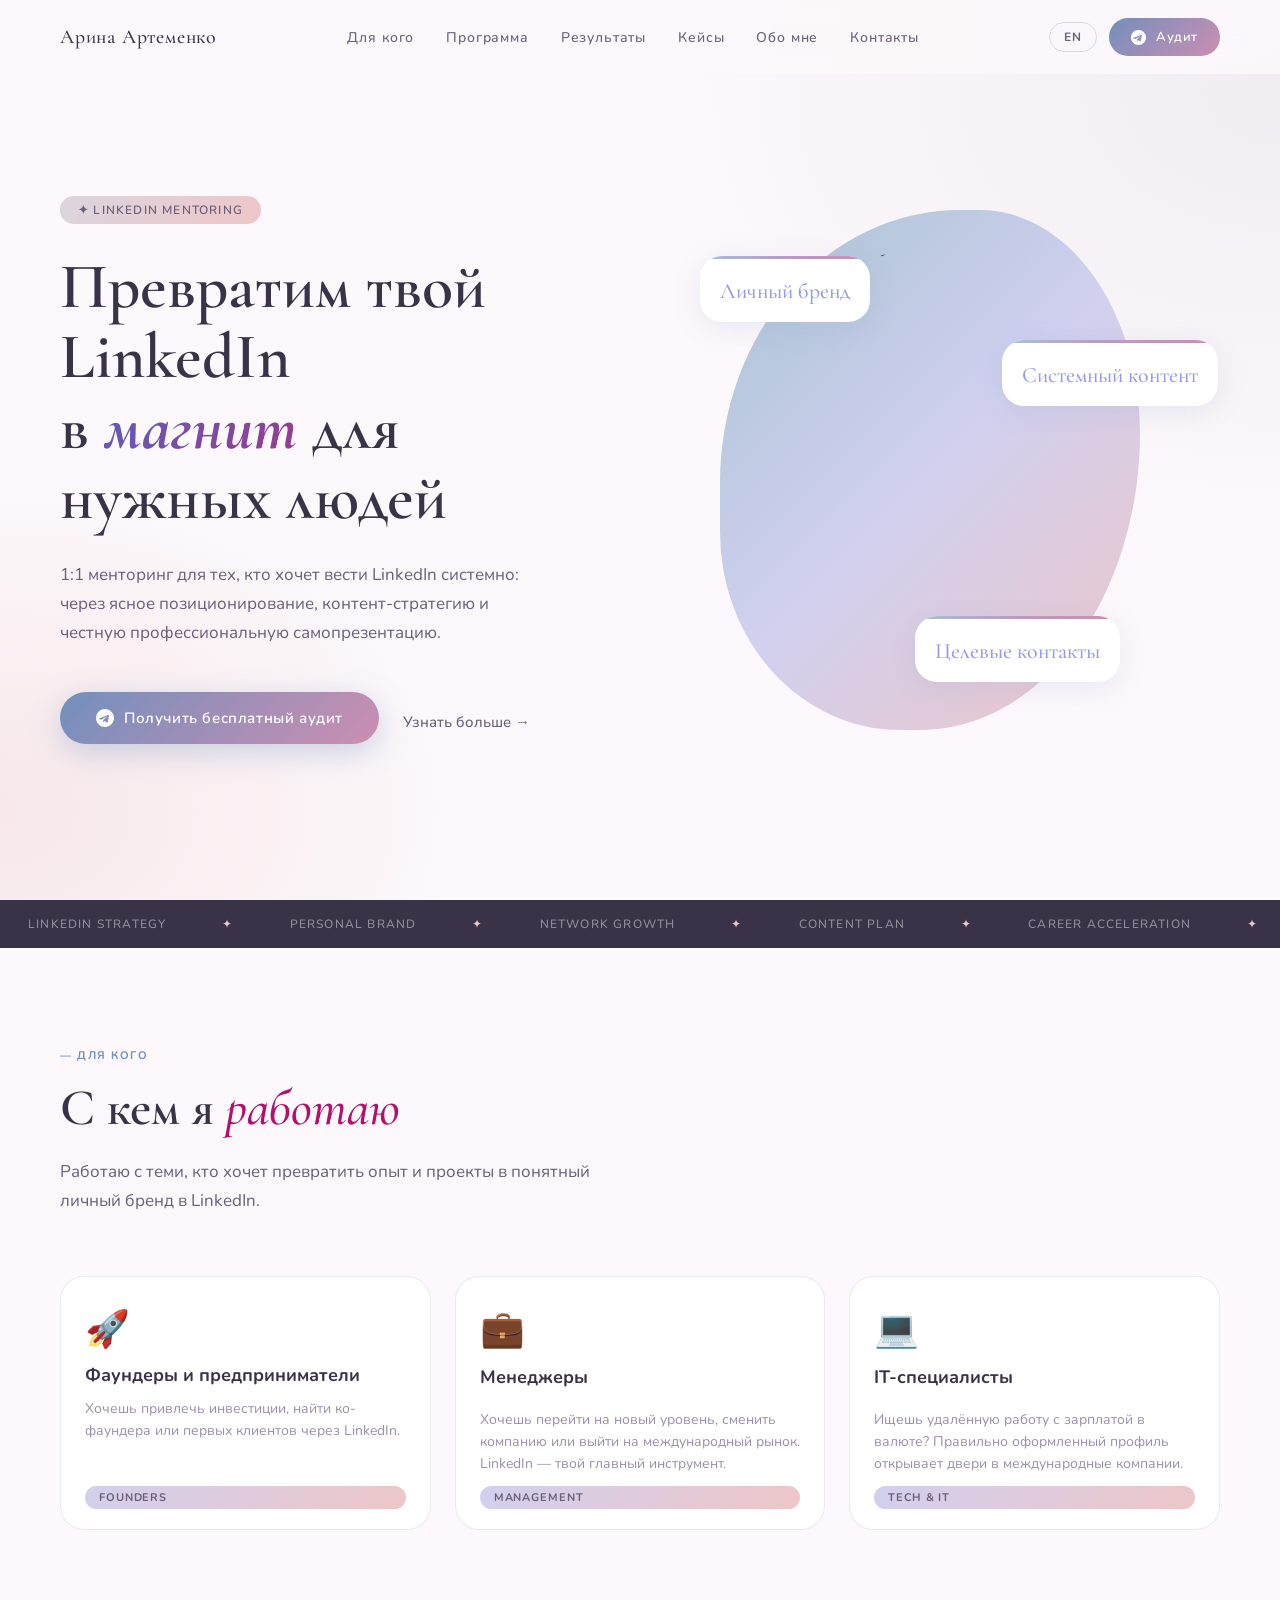
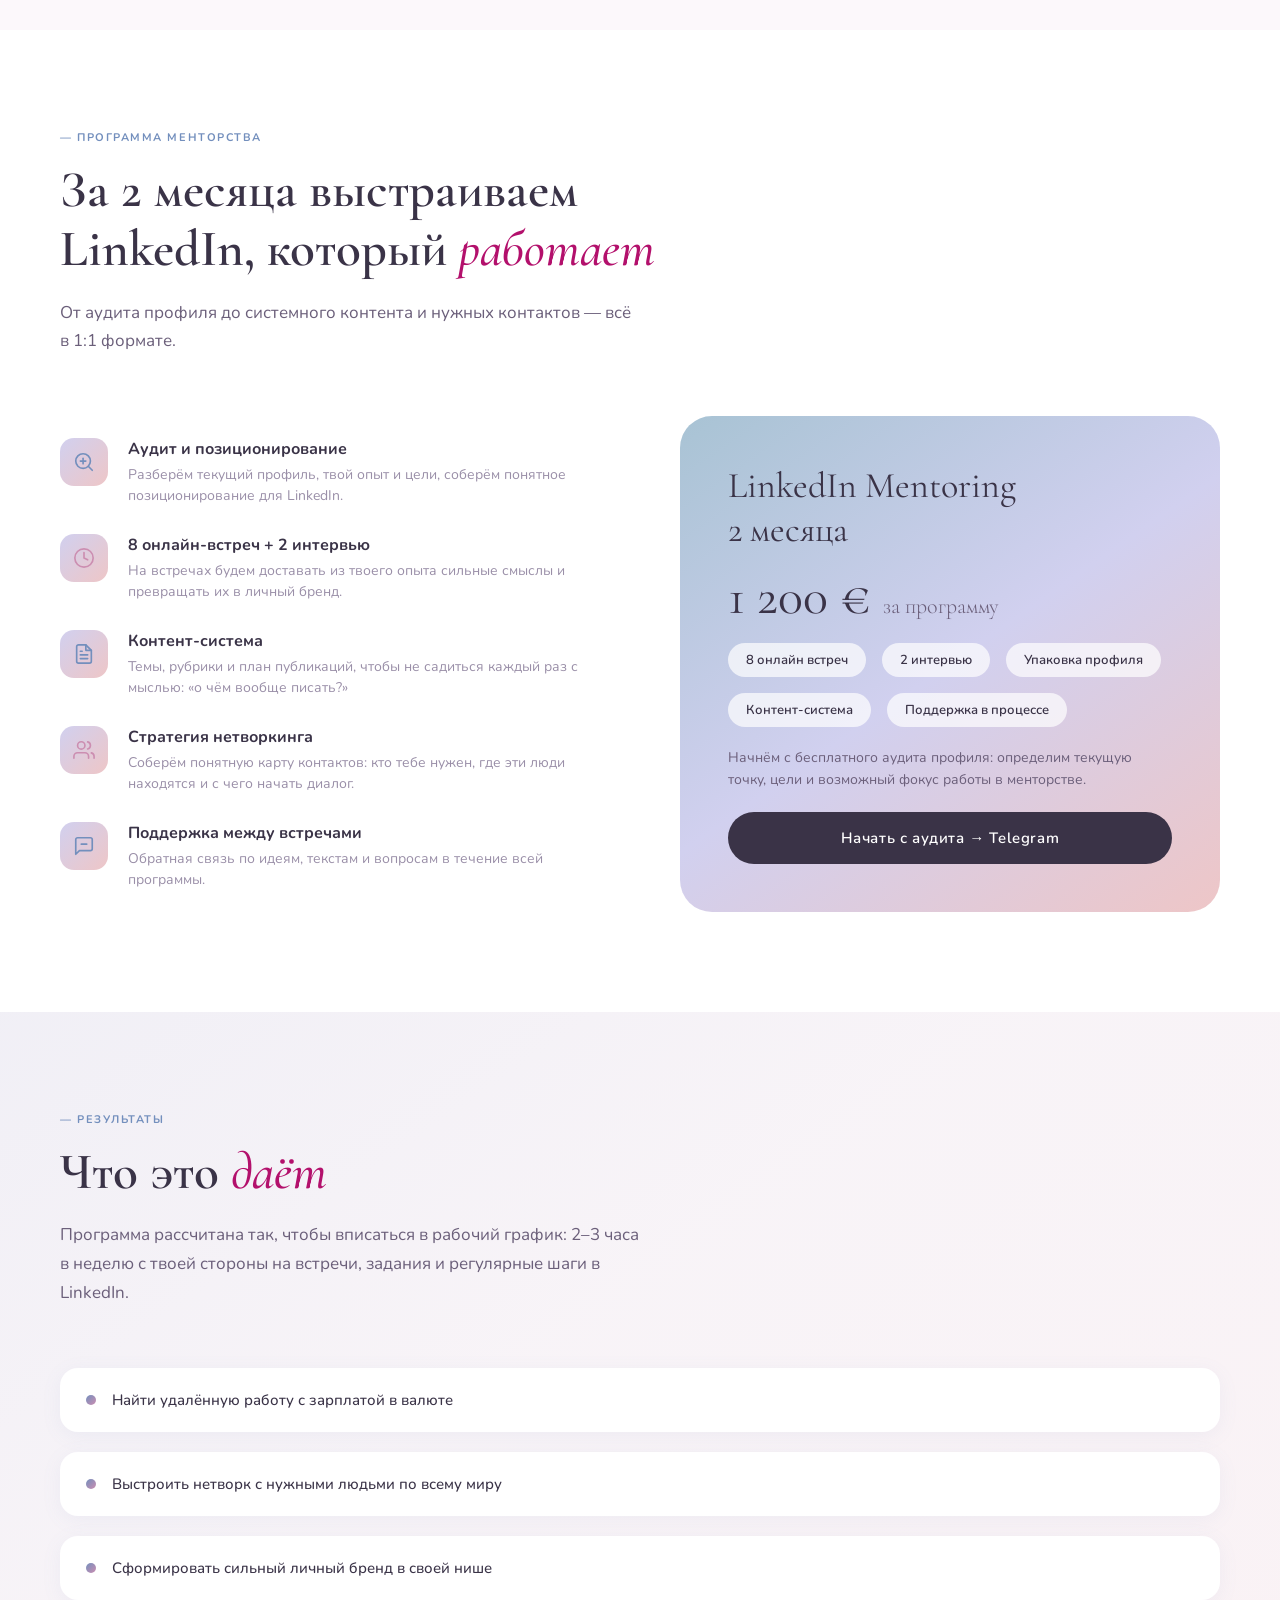
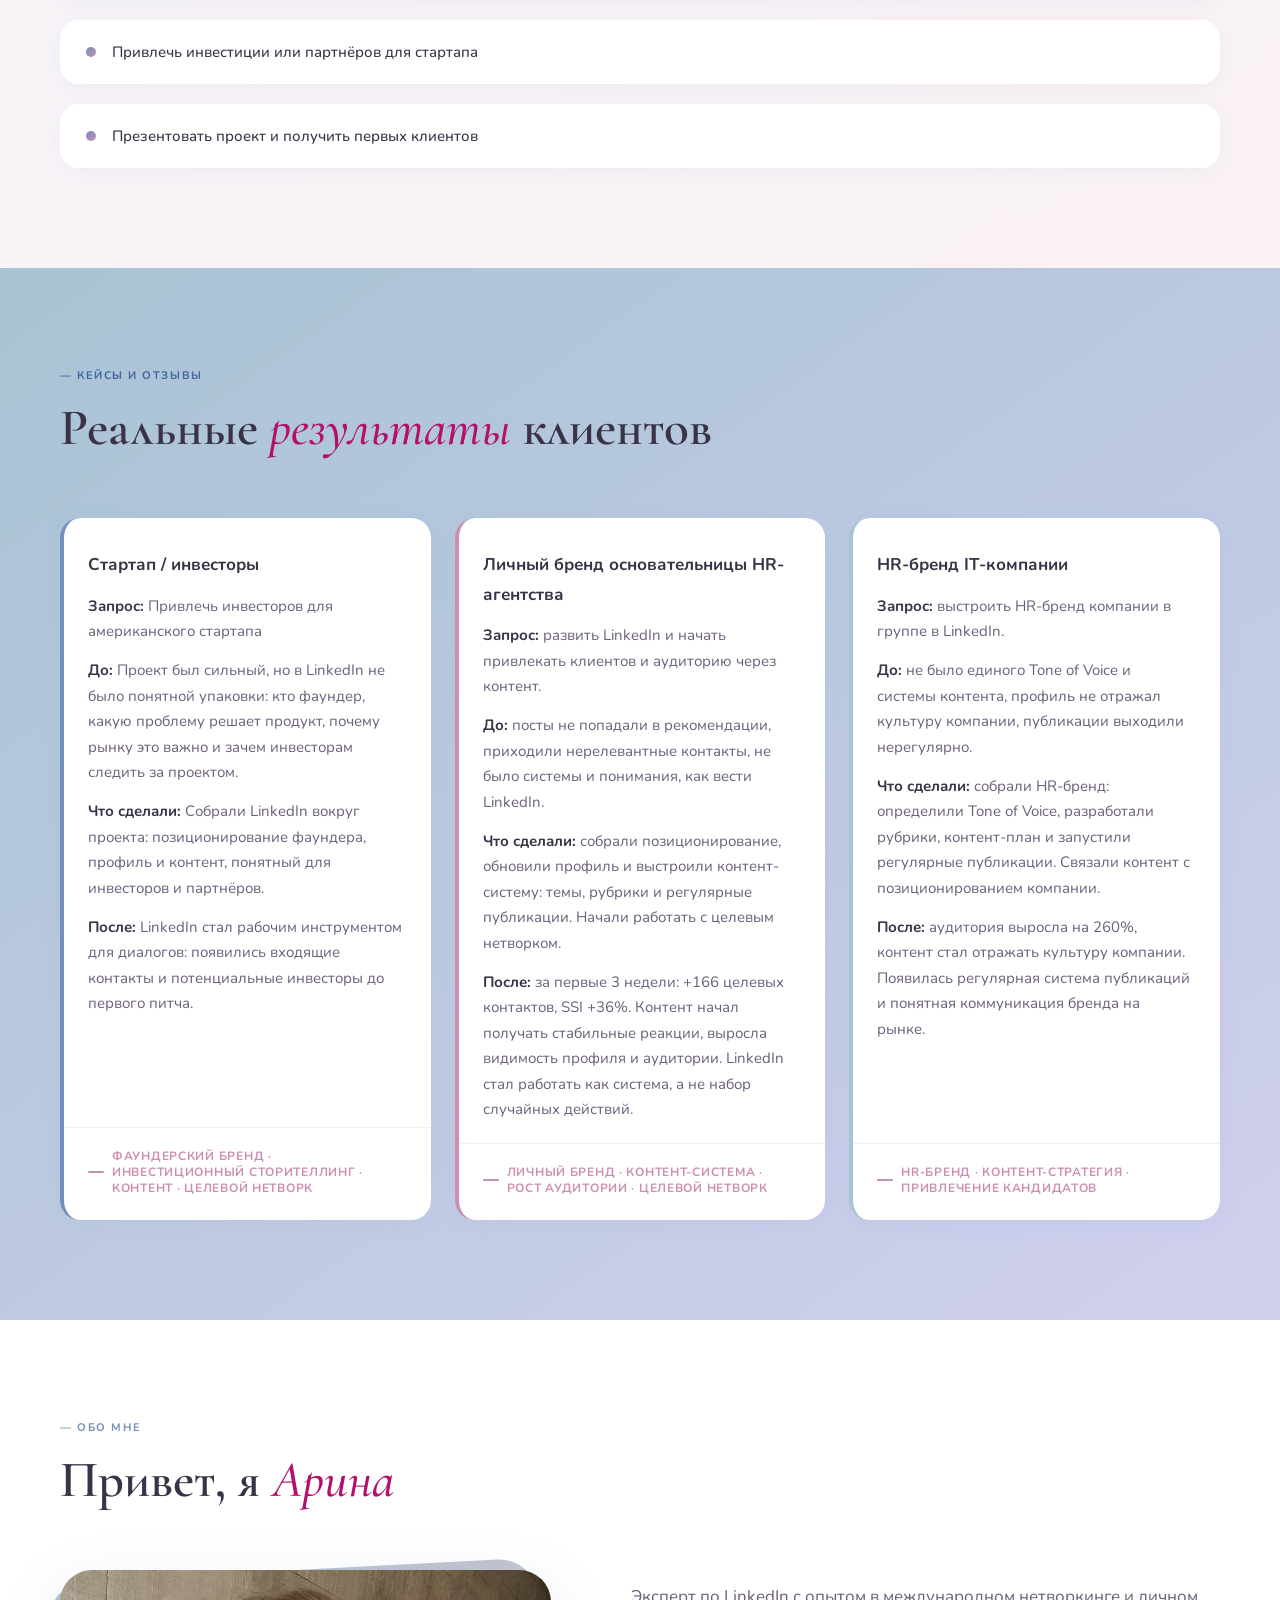
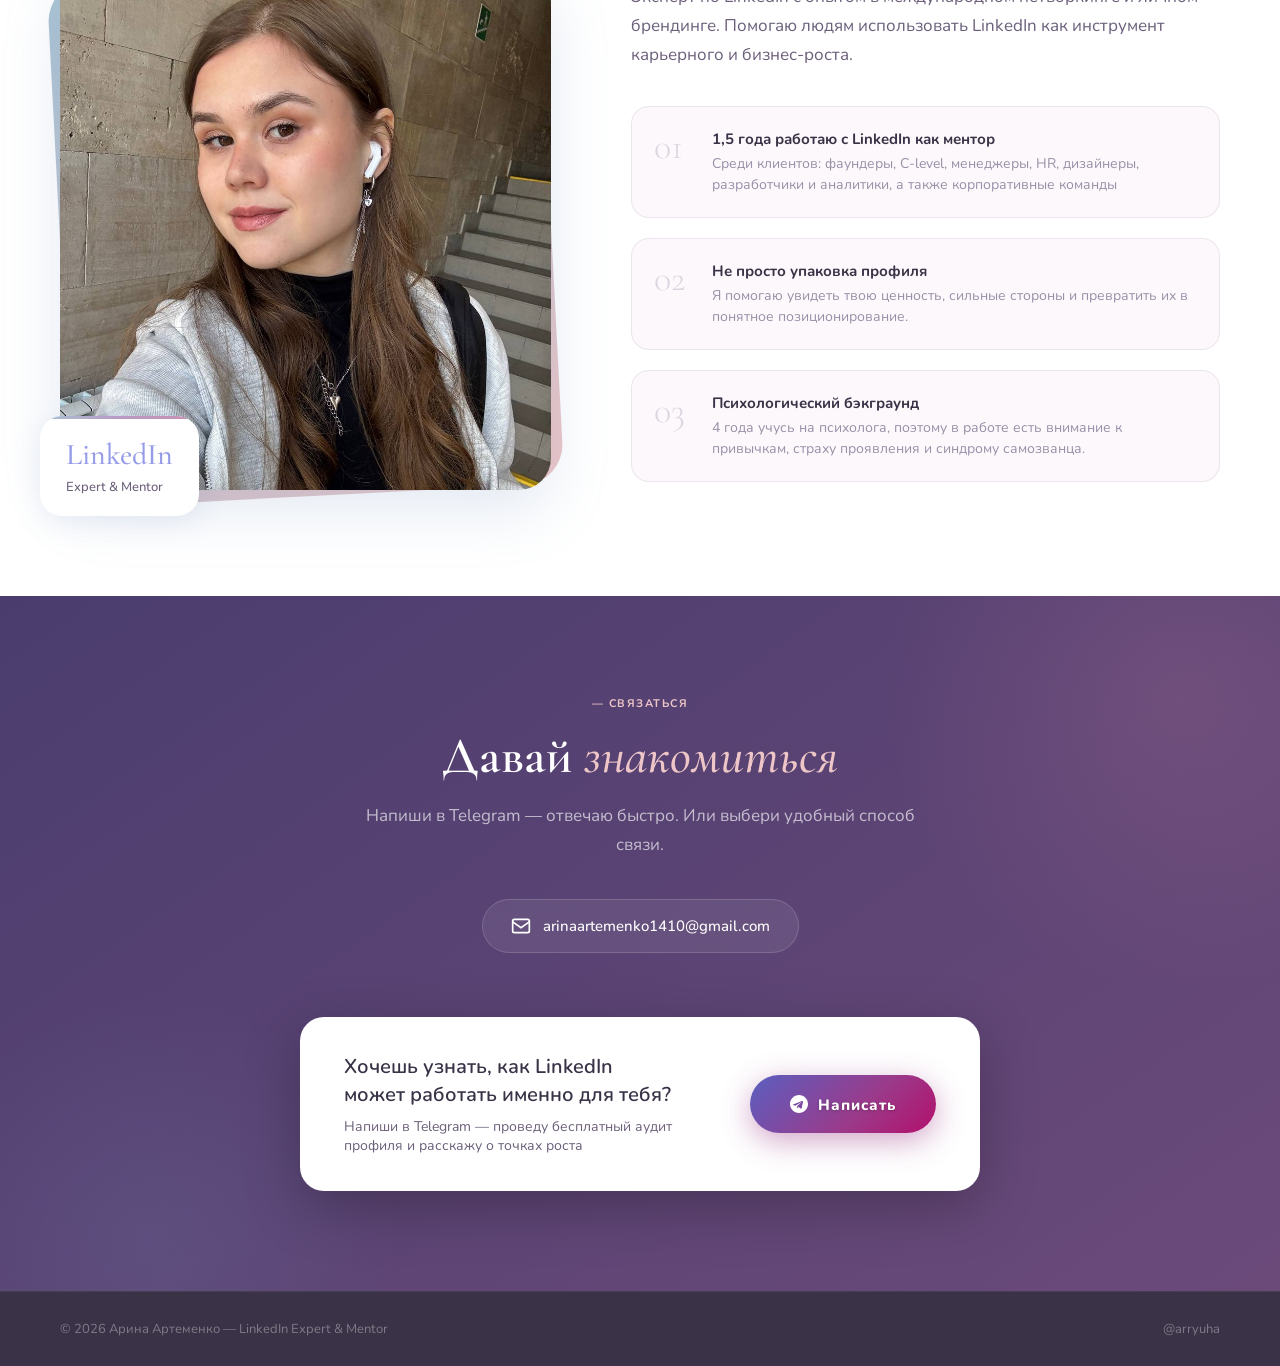
==== commit e8c2cef2: "Adjust hbadge-2 and hbadge-3 positions on desktop and mobile Made-with: Cursor" ====
--- a/index.html
+++ b/index.html
@@ -1,6 +1,8 @@
-<!DOCTYPE html>
-<html lang="ru">
-<head>
+<!DOCTYPE html><html lang="ru"><head>
+
+
+
+
 <meta charset="UTF-8">
 <meta name="viewport" content="width=device-width, initial-scale=1.0">
 <title>Арина Артеменко — LinkedIn Mentoring</title>
@@ -8,7 +10,8 @@
 <script src="https://unpkg.com/react-dom@18.3.1/umd/react-dom.development.js" integrity="sha384-u6aeetuaXnQ38mYT8rp6sbXaQe3NL9t+IBXmnYxwkUI2Hw4bsp2Wvmx4yRQF1uAm" crossorigin="anonymous"></script>
 <script src="https://unpkg.com/@babel/standalone@7.29.0/babel.min.js" integrity="sha384-m08KidiNqLdpJqLq95G/LEi8Qvjl/xUYll3QILypMoQ65QorJ9Lvtp2RXYGBFj1y" crossorigin="anonymous"></script>
 <link rel="preconnect" href="https://fonts.googleapis.com">
-<link href="https://fonts.googleapis.com/css2?family=Cormorant+Garamond:ital,wght@0,300;0,400;0,500;0,600;1,300;1,400&family=Nunito:wght@300;400;500;600;700&display=swap" rel="stylesheet">
+<link rel="preconnect" href="https://fonts.gstatic.com" crossorigin="">
+<link href="https://fonts.googleapis.com/css2?family=Cormorant+Garamond:ital,wght@0,300;0,400;0,500;0,600;0,700;1,300;1,400;1,500&amp;family=Nunito:wght@300;400;500;600;700&amp;display=swap" rel="stylesheet">
 <style>
   *, *::before, *::after { box-sizing: border-box; margin: 0; padding: 0; }
 
@@ -86,17 +89,19 @@
     margin-bottom: 28px;
   }
   .hero h1 {
-    font-family: 'Cormorant Garamond', serif;
+    font-family: 'Cormorant Garamond', Georgia, 'Times New Roman', serif;
     font-size: clamp(42px, 5vw, 68px);
-    font-weight: 400; line-height: 1.1;
+    font-weight: 600; line-height: 1.1;
     color: var(--dark);
     margin-bottom: 28px;
   }
   .hero h1 em {
     font-style: italic;
-    background: linear-gradient(135deg, var(--blue), var(--mauve));
+    font-weight: 500;
+    background: linear-gradient(135deg, #5a5fc0 0%, #9b3a8a 100%);
     -webkit-background-clip: text; -webkit-text-fill-color: transparent;
     background-clip: text;
+    font-weight: 700;
   }
   .hero-sub {
     font-size: 17px; line-height: 1.7; color: var(--mid);
@@ -166,8 +171,8 @@
   .hbadge-num.blue, .hbadge-num.mauve { color: var(--periwinkle); }
   .hbadge-label { font-size: 12px; font-weight: 600; color: var(--dark); margin-top: 4px; line-height: 1.4; }
   .hbadge-1 { top: 46px;  left: -20px; }
-  .hbadge-2 { bottom: 48px; right: -20px; }
-  .hbadge-3 { top: 20px; right: -78px; }
+  .hbadge-2 { bottom: 48px; right: 20px; }
+  .hbadge-3 { top: 60px; right: -78px; }
 
   /* ── SECTIONS SHARED ── */
   section { padding: 100px 60px; }
@@ -177,12 +182,12 @@
     margin-bottom: 16px;
   }
   h2 {
-    font-family: 'Cormorant Garamond', serif;
+    font-family: 'Cormorant Garamond', Georgia, 'Times New Roman', serif;
     font-size: clamp(34px, 4vw, 52px);
-    font-weight: 400; line-height: 1.15;
+    font-weight: 600; line-height: 1.15;
     color: var(--dark); margin-bottom: 20px;
   }
-  h2 em { font-style: italic; color: var(--mauve); }
+  h2 em { font-style: italic; font-weight: 500; color: rgb(179, 16, 108); }
   .lead {
     font-size: 17px; color: var(--mid); line-height: 1.7;
     max-width: 580px;
@@ -238,6 +243,7 @@
     background: linear-gradient(135deg, var(--soft-lav), var(--pink-lt));
   }
   .product-item h3 {
+    font-family: 'Nunito', system-ui, sans-serif;
     font-size: 16px; font-weight: 700; color: var(--dark); margin-bottom: 4px;
   }
   .product-item p { font-size: 14px; color: var(--light); line-height: 1.5; }
@@ -279,27 +285,33 @@
     gap: 24px; margin-top: 60px;
   }
   .aud-card {
-    background: white; border-radius: 24px; padding: 36px 30px;
+    background: white; border-radius: 24px; padding: 24px 24px 20px;
     transition: transform .25s, box-shadow .25s;
     border: 1px solid rgba(219,214,223,0.5);
-  }
-  .aud-card:hover { transform: translateY(-6px); box-shadow: 0 20px 50px rgba(115,143,189,0.12); }
-  .aud-emoji { font-size: 36px; margin-bottom: 18px; display: block; }
-  .aud-card h3 { font-size: 18px; font-weight: 700; color: var(--dark); margin-bottom: 10px; }
-  .aud-card p { font-size: 14px; color: var(--light); line-height: 1.6; }
+    display: flex; flex-direction: column; gap: 10px;
+  }
   .aud-tag {
-    display: inline-block; margin-top: 16px;
+    display: inline-block; margin-top: auto; padding-top: 16px;
     background: linear-gradient(135deg, var(--soft-lav), var(--pink-lt));
     border-radius: 30px; padding: 4px 14px;
     font-size: 11px; font-weight: 700; letter-spacing: 0.08em; color: var(--mid);
     text-transform: uppercase;
   }
+  .aud-card:hover { transform: translateY(-6px); box-shadow: 0 20px 50px rgba(115,143,189,0.12); }
+  .aud-emoji { font-size: 36px; margin-bottom: 18px; display: block; }
+  .aud-card h3 {
+    font-family: 'Nunito', system-ui, sans-serif;
+    font-size: 18px; font-weight: 700; color: var(--dark); margin-bottom: 10px;
+  }
+  .aud-card p { font-size: 14px; color: var(--light); line-height: 1.6; }
+
 
   /* ── RESULTS ── */
   .results {
     background: linear-gradient(145deg, #738fbd15 0%, #dbd6df20 40%, #eec6c720 100%);
   }
-  .results-wrap { display: grid; grid-template-columns: 1fr 1fr; gap: 80px; align-items: center; margin-top: 60px; }
+  .results-wrap { display: grid; grid-template-columns: 1fr; gap: 80px; align-items: center; margin-top: 60px; }
+  .result-list { max-width: 100%; }
   .result-list { display: flex; flex-direction: column; gap: 20px; }
   .result-item {
     display: flex; align-items: center; gap: 16px;
@@ -389,7 +401,7 @@
     margin: 0 0 0.9em; font-size: 15px; line-height: 1.7;
   }
   .case-text--block .case-line:last-child { margin-bottom: 0; }
-  .case-text--block .case-line strong { color: var(--mid); font-weight: 700; }
+  .case-text--block .case-line strong { color: var(--dark); font-weight: 700; }
   .case-card--structured .case-card-bottom { padding-top: 20px; }
   .case-card-bottom {
     padding: 16px 28px 24px 24px;
@@ -458,7 +470,7 @@
 
   /* ── CONTACT ── */
   .contact {
-    background: linear-gradient(145deg, var(--dark) 0%, #4a3d5c 100%);
+    background: linear-gradient(145deg, #4a3d6e 0%, #6b4a7a 100%);
     position: relative; overflow: hidden;
   }
   .contact::before {
@@ -503,28 +515,30 @@
     display: grid;
     grid-template-columns: 1fr auto;
     align-items: center; gap: 32px;
-    background: linear-gradient(135deg, var(--blue), var(--mauve));
+    background: white;
     border-radius: 24px; padding: 36px 44px;
     max-width: 680px; text-align: left;
-    box-shadow: 0 12px 48px rgba(115,143,189,0.35);
+    box-shadow: 0 16px 56px rgba(0,0,0,0.25);
   }
   .contact-cta-box p {
-    font-size: 20px; font-weight: 600; color: white; line-height: 1.4;
+    font-size: 20px; font-weight: 600; color: var(--dark); line-height: 1.4;
   }
   .contact-cta-box span {
-    display: block; font-size: 14px; color: rgba(255,255,255,0.55); margin-top: 8px;
+    display: block; font-size: 14px; color: var(--mid); margin-top: 8px;
   }
   .btn-white {
     display: inline-flex; align-items: center; gap: 10px;
-    background: var(--pink-lt); color: var(--dark);
+    background: linear-gradient(135deg, #5a5fc0 0%, #9b3a8a 60%, #b3106c 100%); color: #ffffff;
     font-family: 'Nunito', sans-serif;
-    font-size: 15px; font-weight: 700; letter-spacing: 0.04em;
-    padding: 16px 36px; border-radius: 50px;
+    font-size: 17px; font-weight: 800; letter-spacing: 0.06em;
+    padding: 18px 40px; border-radius: 50px;
     text-decoration: none;
-    transition: transform .2s, box-shadow .2s, background .2s;
-    box-shadow: 0 8px 30px rgba(238,198,199,0.5);
-  }
-  .btn-white:hover { transform: translateY(-2px); background: white; box-shadow: 0 12px 40px rgba(238,198,199,0.6); }
+    transition: transform .25s, box-shadow .25s, filter .25s;
+    box-shadow: 0 8px 30px rgba(155,58,138,0.45);
+    white-space: nowrap;
+    text-shadow: 0 1px 3px rgba(0,0,0,0.25);
+  }
+  .btn-white:hover { transform: translateY(-3px); filter: brightness(1.1); box-shadow: 0 16px 40px rgba(155,58,138,0.55); }
 
   /* ── FOOTER ── */
   footer {
@@ -552,6 +566,7 @@
   .reveal.visible { opacity: 1; transform: translateY(0); }
 
   @media (max-width: 900px) {
+    .product-metas { display: none; }
     nav { padding: 16px 24px; }
     .nav-links { display: none; }
     section { padding: 72px 24px; }
@@ -562,8 +577,8 @@
     .hero-sub { margin: 0 auto 36px; }
     .hero-actions { align-items: center; }
     .hbadge-1 { top: 22px; left: -10px; }
-    .hbadge-2 { bottom: 24px; right: -10px; }
-    .hbadge-3 { top: 20px; right: -48px; }
+    .hbadge-2 { bottom: 24px; right: 125px; }
+    .hbadge-3 { top: 90px; right: -48px; }
     .product-grid, .results-wrap, .about-wrap { grid-template-columns: 1fr; gap: 48px; }
     .audience-cards, .cases-grid { grid-template-columns: 1fr; }
     .stats-grid { grid-template-columns: 1fr 1fr; }
@@ -574,8 +589,492 @@
     footer { flex-direction: column; gap: 10px; text-align: center; }
   }
 </style>
-</head>
-<body>
+<script>"use strict";
+
+var _jsxFileName = "/Inline Babel script";
+function _slicedToArray(r, e) { return _arrayWithHoles(r) || _iterableToArrayLimit(r, e) || _unsupportedIterableToArray(r, e) || _nonIterableRest(); }
+function _nonIterableRest() { throw new TypeError("Invalid attempt to destructure non-iterable instance.\nIn order to be iterable, non-array objects must have a [Symbol.iterator]() method."); }
+function _unsupportedIterableToArray(r, a) { if (r) { if ("string" == typeof r) return _arrayLikeToArray(r, a); var t = {}.toString.call(r).slice(8, -1); return "Object" === t && r.constructor && (t = r.constructor.name), "Map" === t || "Set" === t ? Array.from(r) : "Arguments" === t || /^(?:Ui|I)nt(?:8|16|32)(?:Clamped)?Array$/.test(t) ? _arrayLikeToArray(r, a) : void 0; } }
+function _arrayLikeToArray(r, a) { (null == a || a > r.length) && (a = r.length); for (var e = 0, n = Array(a); e < a; e++) n[e] = r[e]; return n; }
+function _iterableToArrayLimit(r, l) { var t = null == r ? null : "undefined" != typeof Symbol && r[Symbol.iterator] || r["@@iterator"]; if (null != t) { var e, n, i, u, a = [], f = !0, o = !1; try { if (i = (t = t.call(r)).next, 0 === l) { if (Object(t) !== t) return; f = !1; } else for (; !(f = (e = i.call(t)).done) && (a.push(e.value), a.length !== l); f = !0); } catch (r) { o = !0, n = r; } finally { try { if (!f && null != t["return"] && (u = t["return"](), Object(u) !== u)) return; } finally { if (o) throw n; } } return a; } }
+function _arrayWithHoles(r) { if (Array.isArray(r)) return r; }
+var TWEAK_DEFAULTS = /*EDITMODE-BEGIN*/{
+  "mood": "romantic",
+  "type": "editorial",
+  "spacing": "airy"
+} /*EDITMODE-END*/;
+var MOODS = {
+  romantic: {
+    blue: '#738fbd',
+    blueLt: '#a8c3d4',
+    lav: '#dbd6df',
+    pinkLt: '#eec6c7',
+    pink: '#db88a4',
+    mauve: '#cc8eb1',
+    periwinkle: '#969be7',
+    softLav: '#d1d0ef',
+    cream: '#fcf8fb',
+    dark: '#3a3347',
+    mid: '#6b5f7a',
+    light: '#9a8fa8',
+    caseBg: 'linear-gradient(145deg, #a8c3d4 0%, #d1d0ef 100%)',
+    contactBg: 'linear-gradient(145deg, #3a3347 0%, #4a3d5c 100%)'
+  },
+  ocean: {
+    blue: '#4a7fa5',
+    blueLt: '#8ab4cc',
+    lav: '#c5d8e8',
+    pinkLt: '#b8d4e8',
+    pink: '#5a9fc2',
+    mauve: '#3d7fa0',
+    periwinkle: '#6699bb',
+    softLav: '#cce0ef',
+    cream: '#f5fafd',
+    dark: '#1a3348',
+    mid: '#3d6080',
+    light: '#7099b8',
+    caseBg: 'linear-gradient(145deg, #8ab4cc 0%, #cce0ef 100%)',
+    contactBg: 'linear-gradient(145deg, #1a3348 0%, #2a4d68 100%)'
+  },
+  blush: {
+    blue: '#c07090',
+    blueLt: '#e0a8b8',
+    lav: '#edd5dc',
+    pinkLt: '#f5d0d8',
+    pink: '#d4607c',
+    mauve: '#c05070',
+    periwinkle: '#d08090',
+    softLav: '#f0dde4',
+    cream: '#fdf7f8',
+    dark: '#3a2030',
+    mid: '#7a4a58',
+    light: '#b08890',
+    caseBg: 'linear-gradient(145deg, #e0a8b8 0%, #f0dde4 100%)',
+    contactBg: 'linear-gradient(145deg, #3a2030 0%, #5a3040 100%)'
+  }
+};
+var TYPES = {
+  editorial: {
+    heading: "'Cormorant Garamond', serif",
+    body: "'Nunito', sans-serif"
+  },
+  modern: {
+    heading: "'DM Sans', sans-serif",
+    body: "'DM Sans', sans-serif"
+  },
+  classic: {
+    heading: "'Georgia', serif",
+    body: "'Georgia', serif"
+  }
+};
+var SPACINGS = {
+  airy: {
+    section: '100px 60px',
+    cardGap: '24px'
+  },
+  compact: {
+    section: '64px 60px',
+    cardGap: '16px'
+  }
+};
+function applyTweaks(_ref) {
+  var mood = _ref.mood,
+    type = _ref.type,
+    spacing = _ref.spacing;
+  var m = MOODS[mood] || MOODS.romantic;
+  var t = TYPES[type] || TYPES.editorial;
+  var s = SPACINGS[spacing] || SPACINGS.airy;
+  var root = document.documentElement;
+  root.style.setProperty('--blue', m.blue);
+  root.style.setProperty('--blue-lt', m.blueLt);
+  root.style.setProperty('--lav', m.lav);
+  root.style.setProperty('--pink-lt', m.pinkLt);
+  root.style.setProperty('--pink', m.pink);
+  root.style.setProperty('--mauve', m.mauve);
+  root.style.setProperty('--periwinkle', m.periwinkle);
+  root.style.setProperty('--soft-lav', m.softLav);
+  root.style.setProperty('--cream', m.cream);
+  root.style.setProperty('--dark', m.dark);
+  root.style.setProperty('--mid', m.mid);
+  root.style.setProperty('--light', m.light);
+
+  // type
+  document.querySelectorAll('h1,h2,h3,.hero-h1,.hero-name,.product-price,.stat-num,.hbadge-num,.price-main,.about-float .f-num').forEach(function (el) {
+    el.style.fontFamily = t.heading;
+  });
+  document.body.style.fontFamily = t.body;
+
+  // spacing
+  document.querySelectorAll('section').forEach(function (el) {
+    el.style.padding = s.section;
+  });
+
+  // cases bg
+  var casesEl = document.querySelector('.cases');
+  if (casesEl) casesEl.style.background = m.caseBg;
+  var contactEl = document.querySelector('.contact');
+  if (contactEl) contactEl.style.background = m.contactBg;
+}
+function TweaksApp() {
+  var _txtInlineBabelSc, _txtInlineBabelSc2, _txtInlineBabelSc3;
+  var _useTweaks = useTweaks(TWEAK_DEFAULTS),
+    _useTweaks2 = _slicedToArray(_useTweaks, 2),
+    tweaks = _useTweaks2[0],
+    setTweak = _useTweaks2[1];
+  React.useEffect(function () {
+    applyTweaks(tweaks);
+  }, [tweaks]);
+  return /*#__PURE__*/React.createElement(TweaksPanel, {
+    __source: {
+      fileName: _jsxFileName,
+      lineNumber: 89,
+      columnNumber: 5
+    },
+    "data-om-id": "jsx:/Inline Babel script:3266:89:5"
+  }, /*#__PURE__*/React.createElement(TweakSection, {
+    label: (_txtInlineBabelSc = (window.__omTextO || {})["txt:/Inline Babel script:3306:3327"]) !== null && _txtInlineBabelSc !== void 0 ? _txtInlineBabelSc : "\u0426\u0432\u0435\u0442\u043E\u0432\u043E\u0435 \u043D\u0430\u0441\u0442\u0440\u043E\u0435\u043D\u0438\u0435",
+    __source: {
+      fileName: _jsxFileName,
+      lineNumber: 90,
+      columnNumber: 7
+    },
+    "data-om-id": "jsx:/Inline Babel script:3286:90:7",
+    "data-om-text-attrs": "{\"label\":\"txt:/Inline Babel script:3306:3327\"}"
+  }, /*#__PURE__*/React.createElement(TweakRadio, {
+    id: "mood",
+    value: tweaks.mood,
+    onChange: function onChange(v) {
+      return setTweak('mood', v);
+    },
+    options: [{
+      value: 'romantic',
+      label: '💜 Romantic — голубой + роза'
+    }, {
+      value: 'ocean',
+      label: '🌊 Ocean — глубокий синий'
+    }, {
+      value: 'blush',
+      label: '🌸 Blush — тёплый розово-малиновый'
+    }],
+    __source: {
+      fileName: _jsxFileName,
+      lineNumber: 91,
+      columnNumber: 9
+    },
+    "data-om-id": "jsx:/Inline Babel script:3337:91:9"
+  })), /*#__PURE__*/React.createElement(TweakSection, {
+    label: (_txtInlineBabelSc2 = (window.__omTextO || {})["txt:/Inline Babel script:3763:3785"]) !== null && _txtInlineBabelSc2 !== void 0 ? _txtInlineBabelSc2 : "\u0425\u0430\u0440\u0430\u043A\u0442\u0435\u0440 \u0442\u0438\u043F\u043E\u0433\u0440\u0430\u0444\u0438\u043A\u0438",
+    __source: {
+      fileName: _jsxFileName,
+      lineNumber: 102,
+      columnNumber: 7
+    },
+    "data-om-id": "jsx:/Inline Babel script:3743:102:7",
+    "data-om-text-attrs": "{\"label\":\"txt:/Inline Babel script:3763:3785\"}"
+  }, /*#__PURE__*/React.createElement(TweakRadio, {
+    id: "type",
+    value: tweaks.type,
+    onChange: function onChange(v) {
+      return setTweak('type', v);
+    },
+    options: [{
+      value: 'editorial',
+      label: 'Editoral — Cormorant + Nunito'
+    }, {
+      value: 'modern',
+      label: 'Modern — чистый DM Sans'
+    }, {
+      value: 'classic',
+      label: 'Classic — Georgia everywhere'
+    }],
+    __source: {
+      fileName: _jsxFileName,
+      lineNumber: 103,
+      columnNumber: 9
+    },
+    "data-om-id": "jsx:/Inline Babel script:3795:103:9"
+  })), /*#__PURE__*/React.createElement(TweakSection, {
+    label: (_txtInlineBabelSc3 = (window.__omTextO || {})["txt:/Inline Babel script:4217:4232"]) !== null && _txtInlineBabelSc3 !== void 0 ? _txtInlineBabelSc3 : "\u0420\u0438\u0442\u043C \u0441\u0442\u0440\u0430\u043D\u0438\u0446\u044B",
+    __source: {
+      fileName: _jsxFileName,
+      lineNumber: 114,
+      columnNumber: 7
+    },
+    "data-om-id": "jsx:/Inline Babel script:4197:114:7",
+    "data-om-text-attrs": "{\"label\":\"txt:/Inline Babel script:4217:4232\"}"
+  }, /*#__PURE__*/React.createElement(TweakRadio, {
+    id: "spacing",
+    value: tweaks.spacing,
+    onChange: function onChange(v) {
+      return setTweak('spacing', v);
+    },
+    options: [{
+      value: 'airy',
+      label: 'Воздушный — больше пространства'
+    }, {
+      value: 'compact',
+      label: 'Плотный — ближе к тексту'
+    }],
+    __source: {
+      fileName: _jsxFileName,
+      lineNumber: 115,
+      columnNumber: 9
+    },
+    "data-om-id": "jsx:/Inline Babel script:4242:115:9"
+  })));
+}
+ReactDOM.createRoot(document.getElementById('tweaks-root')).render(/*#__PURE__*/React.createElement(TweaksApp, {
+  __source: {
+    fileName: _jsxFileName,
+    lineNumber: 129,
+    columnNumber: 68
+  },
+  "data-om-id": "jsx:/Inline Babel script:4665:129:68"
+}));
+//# sourceMappingURL=[data-uri]</script><script>"use strict";
+
+var _jsxFileName = "/Inline Babel script";
+function _slicedToArray(r, e) { return _arrayWithHoles(r) || _iterableToArrayLimit(r, e) || _unsupportedIterableToArray(r, e) || _nonIterableRest(); }
+function _nonIterableRest() { throw new TypeError("Invalid attempt to destructure non-iterable instance.\nIn order to be iterable, non-array objects must have a [Symbol.iterator]() method."); }
+function _unsupportedIterableToArray(r, a) { if (r) { if ("string" == typeof r) return _arrayLikeToArray(r, a); var t = {}.toString.call(r).slice(8, -1); return "Object" === t && r.constructor && (t = r.constructor.name), "Map" === t || "Set" === t ? Array.from(r) : "Arguments" === t || /^(?:Ui|I)nt(?:8|16|32)(?:Clamped)?Array$/.test(t) ? _arrayLikeToArray(r, a) : void 0; } }
+function _arrayLikeToArray(r, a) { (null == a || a > r.length) && (a = r.length); for (var e = 0, n = Array(a); e < a; e++) n[e] = r[e]; return n; }
+function _iterableToArrayLimit(r, l) { var t = null == r ? null : "undefined" != typeof Symbol && r[Symbol.iterator] || r["@@iterator"]; if (null != t) { var e, n, i, u, a = [], f = !0, o = !1; try { if (i = (t = t.call(r)).next, 0 === l) { if (Object(t) !== t) return; f = !1; } else for (; !(f = (e = i.call(t)).done) && (a.push(e.value), a.length !== l); f = !0); } catch (r) { o = !0, n = r; } finally { try { if (!f && null != t["return"] && (u = t["return"](), Object(u) !== u)) return; } finally { if (o) throw n; } } return a; } }
+function _arrayWithHoles(r) { if (Array.isArray(r)) return r; }
+var TWEAK_DEFAULTS = /*EDITMODE-BEGIN*/{
+  "mood": "romantic",
+  "type": "editorial",
+  "spacing": "airy"
+} /*EDITMODE-END*/;
+var MOODS = {
+  romantic: {
+    blue: '#738fbd',
+    blueLt: '#a8c3d4',
+    lav: '#dbd6df',
+    pinkLt: '#eec6c7',
+    pink: '#db88a4',
+    mauve: '#cc8eb1',
+    periwinkle: '#969be7',
+    softLav: '#d1d0ef',
+    cream: '#fcf8fb',
+    dark: '#3a3347',
+    mid: '#6b5f7a',
+    light: '#9a8fa8',
+    caseBg: 'linear-gradient(145deg, #a8c3d4 0%, #d1d0ef 100%)',
+    contactBg: 'linear-gradient(145deg, #3a3347 0%, #4a3d5c 100%)'
+  },
+  ocean: {
+    blue: '#4a7fa5',
+    blueLt: '#8ab4cc',
+    lav: '#c5d8e8',
+    pinkLt: '#b8d4e8',
+    pink: '#5a9fc2',
+    mauve: '#3d7fa0',
+    periwinkle: '#6699bb',
+    softLav: '#cce0ef',
+    cream: '#f5fafd',
+    dark: '#1a3348',
+    mid: '#3d6080',
+    light: '#7099b8',
+    caseBg: 'linear-gradient(145deg, #8ab4cc 0%, #cce0ef 100%)',
+    contactBg: 'linear-gradient(145deg, #1a3348 0%, #2a4d68 100%)'
+  },
+  blush: {
+    blue: '#c07090',
+    blueLt: '#e0a8b8',
+    lav: '#edd5dc',
+    pinkLt: '#f5d0d8',
+    pink: '#d4607c',
+    mauve: '#c05070',
+    periwinkle: '#d08090',
+    softLav: '#f0dde4',
+    cream: '#fdf7f8',
+    dark: '#3a2030',
+    mid: '#7a4a58',
+    light: '#b08890',
+    caseBg: 'linear-gradient(145deg, #e0a8b8 0%, #f0dde4 100%)',
+    contactBg: 'linear-gradient(145deg, #3a2030 0%, #5a3040 100%)'
+  }
+};
+var TYPES = {
+  editorial: {
+    heading: "'Cormorant Garamond', serif",
+    body: "'Nunito', sans-serif"
+  },
+  modern: {
+    heading: "'DM Sans', sans-serif",
+    body: "'DM Sans', sans-serif"
+  },
+  classic: {
+    heading: "'Georgia', serif",
+    body: "'Georgia', serif"
+  }
+};
+var SPACINGS = {
+  airy: {
+    section: '100px 60px',
+    cardGap: '24px'
+  },
+  compact: {
+    section: '64px 60px',
+    cardGap: '16px'
+  }
+};
+function applyTweaks(_ref) {
+  var mood = _ref.mood,
+    type = _ref.type,
+    spacing = _ref.spacing;
+  var m = MOODS[mood] || MOODS.romantic;
+  var t = TYPES[type] || TYPES.editorial;
+  var s = SPACINGS[spacing] || SPACINGS.airy;
+  var root = document.documentElement;
+  root.style.setProperty('--blue', m.blue);
+  root.style.setProperty('--blue-lt', m.blueLt);
+  root.style.setProperty('--lav', m.lav);
+  root.style.setProperty('--pink-lt', m.pinkLt);
+  root.style.setProperty('--pink', m.pink);
+  root.style.setProperty('--mauve', m.mauve);
+  root.style.setProperty('--periwinkle', m.periwinkle);
+  root.style.setProperty('--soft-lav', m.softLav);
+  root.style.setProperty('--cream', m.cream);
+  root.style.setProperty('--dark', m.dark);
+  root.style.setProperty('--mid', m.mid);
+  root.style.setProperty('--light', m.light);
+
+  // type
+  document.querySelectorAll('h1,h2,h3,.hero-h1,.hero-name,.product-price,.stat-num,.hbadge-num,.price-main,.about-float .f-num').forEach(function (el) {
+    el.style.fontFamily = t.heading;
+  });
+  document.body.style.fontFamily = t.body;
+
+  // spacing
+  document.querySelectorAll('section').forEach(function (el) {
+    el.style.padding = s.section;
+  });
+
+  // cases bg
+  var casesEl = document.querySelector('.cases');
+  if (casesEl) casesEl.style.background = m.caseBg;
+  var contactEl = document.querySelector('.contact');
+  if (contactEl) contactEl.style.background = m.contactBg;
+}
+function TweaksApp() {
+  var _txtInlineBabelSc, _txtInlineBabelSc2, _txtInlineBabelSc3;
+  var _useTweaks = useTweaks(TWEAK_DEFAULTS),
+    _useTweaks2 = _slicedToArray(_useTweaks, 2),
+    tweaks = _useTweaks2[0],
+    setTweak = _useTweaks2[1];
+  React.useEffect(function () {
+    applyTweaks(tweaks);
+  }, [tweaks]);
+  return /*#__PURE__*/React.createElement(TweaksPanel, {
+    __source: {
+      fileName: _jsxFileName,
+      lineNumber: 89,
+      columnNumber: 5
+    },
+    "data-om-id": "jsx:/Inline Babel script:3266:89:5"
+  }, /*#__PURE__*/React.createElement(TweakSection, {
+    label: (_txtInlineBabelSc = (window.__omTextO || {})["txt:/Inline Babel script:3306:3327"]) !== null && _txtInlineBabelSc !== void 0 ? _txtInlineBabelSc : "\u0426\u0432\u0435\u0442\u043E\u0432\u043E\u0435 \u043D\u0430\u0441\u0442\u0440\u043E\u0435\u043D\u0438\u0435",
+    __source: {
+      fileName: _jsxFileName,
+      lineNumber: 90,
+      columnNumber: 7
+    },
+    "data-om-id": "jsx:/Inline Babel script:3286:90:7",
+    "data-om-text-attrs": "{\"label\":\"txt:/Inline Babel script:3306:3327\"}"
+  }, /*#__PURE__*/React.createElement(TweakRadio, {
+    id: "mood",
+    value: tweaks.mood,
+    onChange: function onChange(v) {
+      return setTweak('mood', v);
+    },
+    options: [{
+      value: 'romantic',
+      label: '💜 Romantic — голубой + роза'
+    }, {
+      value: 'ocean',
+      label: '🌊 Ocean — глубокий синий'
+    }, {
+      value: 'blush',
+      label: '🌸 Blush — тёплый розово-малиновый'
+    }],
+    __source: {
+      fileName: _jsxFileName,
+      lineNumber: 91,
+      columnNumber: 9
+    },
+    "data-om-id": "jsx:/Inline Babel script:3337:91:9"
+  })), /*#__PURE__*/React.createElement(TweakSection, {
+    label: (_txtInlineBabelSc2 = (window.__omTextO || {})["txt:/Inline Babel script:3763:3785"]) !== null && _txtInlineBabelSc2 !== void 0 ? _txtInlineBabelSc2 : "\u0425\u0430\u0440\u0430\u043A\u0442\u0435\u0440 \u0442\u0438\u043F\u043E\u0433\u0440\u0430\u0444\u0438\u043A\u0438",
+    __source: {
+      fileName: _jsxFileName,
+      lineNumber: 102,
+      columnNumber: 7
+    },
+    "data-om-id": "jsx:/Inline Babel script:3743:102:7",
+    "data-om-text-attrs": "{\"label\":\"txt:/Inline Babel script:3763:3785\"}"
+  }, /*#__PURE__*/React.createElement(TweakRadio, {
+    id: "type",
+    value: tweaks.type,
+    onChange: function onChange(v) {
+      return setTweak('type', v);
+    },
+    options: [{
+      value: 'editorial',
+      label: 'Editoral — Cormorant + Nunito'
+    }, {
+      value: 'modern',
+      label: 'Modern — чистый DM Sans'
+    }, {
+      value: 'classic',
+      label: 'Classic — Georgia everywhere'
+    }],
+    __source: {
+      fileName: _jsxFileName,
+      lineNumber: 103,
+      columnNumber: 9
+    },
+    "data-om-id": "jsx:/Inline Babel script:3795:103:9"
+  })), /*#__PURE__*/React.createElement(TweakSection, {
+    label: (_txtInlineBabelSc3 = (window.__omTextO || {})["txt:/Inline Babel script:4217:4232"]) !== null && _txtInlineBabelSc3 !== void 0 ? _txtInlineBabelSc3 : "\u0420\u0438\u0442\u043C \u0441\u0442\u0440\u0430\u043D\u0438\u0446\u044B",
+    __source: {
+      fileName: _jsxFileName,
+      lineNumber: 114,
+      columnNumber: 7
+    },
+    "data-om-id": "jsx:/Inline Babel script:4197:114:7",
+    "data-om-text-attrs": "{\"label\":\"txt:/Inline Babel script:4217:4232\"}"
+  }, /*#__PURE__*/React.createElement(TweakRadio, {
+    id: "spacing",
+    value: tweaks.spacing,
+    onChange: function onChange(v) {
+      return setTweak('spacing', v);
+    },
+    options: [{
+      value: 'airy',
+      label: 'Воздушный — больше пространства'
+    }, {
+      value: 'compact',
+      label: 'Плотный — ближе к тексту'
+    }],
+    __source: {
+      fileName: _jsxFileName,
+      lineNumber: 115,
+      columnNumber: 9
+    },
+    "data-om-id": "jsx:/Inline Babel script:4242:115:9"
+  })));
+}
+ReactDOM.createRoot(document.getElementById('tweaks-root')).render(/*#__PURE__*/React.createElement(TweaksApp, {
+  __source: {
+    fileName: _jsxFileName,
+    lineNumber: 129,
+    columnNumber: 68
+  },
+  "data-om-id": "jsx:/Inline Babel script:4665:129:68"
+}));
+//# sourceMappingURL=[data-uri]</script></head>
+<body style="background-color: rgb(252, 248, 251);">
 
 <!-- NAV -->
 <nav>
@@ -593,7 +1092,7 @@
       <span id="lang-label">EN</span>
     </button>
     <a href="https://t.me/arryuha" target="_blank" class="btn-primary" style="padding:10px 22px;font-size:13px;box-shadow:none;animation:none;">
-      <svg width="15" height="15" viewBox="0 0 24 24" fill="white"><path d="M12 0C5.373 0 0 5.373 0 12s5.373 12 12 12 12-5.373 12-12S18.627 0 12 0zm5.562 8.248l-2.012 9.483c-.147.659-.535.818-1.084.508l-3-2.21-1.447 1.394c-.16.16-.295.295-.605.295l.213-3.053 5.56-5.023c.242-.213-.054-.333-.373-.12L7.06 14.384l-2.95-.924c-.642-.2-.655-.642.136-.953l11.526-4.445c.535-.194 1.003.13.79.186z"/></svg>
+      <svg width="15" height="15" viewBox="0 0 24 24" fill="white"><path d="M12 0C5.373 0 0 5.373 0 12s5.373 12 12 12 12-5.373 12-12S18.627 0 12 0zm5.562 8.248l-2.012 9.483c-.147.659-.535.818-1.084.508l-3-2.21-1.447 1.394c-.16.16-.295.295-.605.295l.213-3.053 5.56-5.023c.242-.213-.054-.333-.373-.12L7.06 14.384l-2.95-.924c-.642-.2-.655-.642.136-.953l11.526-4.445c.535-.194 1.003.13.79.186z"></path></svg>
       <span data-ru="Аудит" data-en="Free Audit">Аудит</span>
     </a>
   </div>
@@ -603,12 +1102,12 @@
 <section class="hero" id="home">
   <div class="hero-text">
     <div class="hero-tag" data-lang-key="hero-tag">✦ LinkedIn Mentoring</div>
-    <h1 data-lang-key="hero-h1">Превратим твой LinkedIn<br>в <em>магнит</em> для<br>нужных людей</h1>
+    <h1 data-lang-key="hero-h1">Превратим твой LinkedIn<br>в <em style="color: rgb(80, 22, 189)">магнит</em> для<br>нужных людей</h1>
     <p class="hero-sub" data-lang-key="hero-sub">
       1:1 менторинг для тех, кто хочет вести LinkedIn системно: через ясное позиционирование, контент-стратегию и честную профессиональную самопрезентацию.
     </p>
     <a href="https://t.me/arryuha" target="_blank" class="btn-primary">
-      <svg width="18" height="18" viewBox="0 0 24 24" fill="white"><path d="M12 0C5.373 0 0 5.373 0 12s5.373 12 12 12 12-5.373 12-12S18.627 0 12 0zm5.562 8.248l-2.012 9.483c-.147.659-.535.818-1.084.508l-3-2.21-1.447 1.394c-.16.16-.295.295-.605.295l.213-3.053 5.56-5.023c.242-.213-.054-.333-.373-.12L7.06 14.384l-2.95-.924c-.642-.2-.655-.642.136-.953l11.526-4.445c.535-.194 1.003.13.79.186z"/></svg>
+      <svg width="18" height="18" viewBox="0 0 24 24" fill="white"><path d="M12 0C5.373 0 0 5.373 0 12s5.373 12 12 12 12-5.373 12-12S18.627 0 12 0zm5.562 8.248l-2.012 9.483c-.147.659-.535.818-1.084.508l-3-2.21-1.447 1.394c-.16.16-.295.295-.605.295l.213-3.053 5.56-5.023c.242-.213-.054-.333-.373-.12L7.06 14.384l-2.95-.924c-.642-.2-.655-.642.136-.953l11.526-4.445c.535-.194 1.003.13.79.186z"></path></svg>
       <span data-lang-key="btn-audit">Получить бесплатный аудит</span>
     </a>
     <a href="#audience" class="btn-secondary"><span data-lang-key="btn-more">Узнать больше →</span></a>
@@ -650,45 +1149,46 @@
 
 <!-- AUDIENCE -->
 <section class="audience" id="audience">
-  <div class="reveal">
+  <div class="reveal visible">
     <div class="section-tag" data-lang-key="audience-tag">— Для кого</div>
-    <h2><span data-lang-key="audience-h2">Узнаёшь <em>себя?</em></span></h2>
+    <h2><span data-lang-key="audience-h2">C кем я <em>работаю</em></span></h2>
     <p class="lead" data-lang-key="audience-lead">Работаю с теми, кто хочет превратить опыт и проекты в понятный личный бренд в LinkedIn.</p>
   </div>
   <div class="audience-cards">
-    <div class="aud-card reveal">
-      <span class="aud-emoji">🚀</span>
-      <h3 data-lang-key="aud-1h">Фаундеры и предприниматели</h3>
+    <div class="aud-card reveal visible">
+      <span class="aud-emoji" style="margin: 4px 0px 1px">🚀</span>
+      <h3 data-lang-key="aud-1h" style="margin: -2px 0px 1px">Фаундеры и предприниматели</h3>
       <p data-lang-key="aud-1p">Хочешь привлечь инвестиции, найти ко-фаундера или первых клиентов через LinkedIn.</p>
       <span class="aud-tag">Founders</span>
     </div>
-    <div class="aud-card reveal">
-      <span class="aud-emoji">💼</span>
-      <h3 data-lang-key="aud-2h">Менеджеры высшего и среднего звена</h3>
+    <div class="aud-card reveal visible">
+      <span class="aud-emoji" style="margin: 4px 0px 1px">💼</span>
+      <h3 data-lang-key="aud-2h">Менеджеры&nbsp;</h3>
       <p data-lang-key="aud-2p">Хочешь перейти на новый уровень, сменить компанию или выйти на международный рынок. LinkedIn — твой главный инструмент.</p>
       <span class="aud-tag">Management</span>
     </div>
-    <div class="aud-card reveal">
-      <span class="aud-emoji">💻</span>
+    <div class="aud-card reveal visible">
+      <span class="aud-emoji" style="margin: 4px 0px 1px">💻</span>
       <h3 data-lang-key="aud-3h">IT-специалисты</h3>
       <p data-lang-key="aud-3p">Ищешь удалённую работу с зарплатой в валюте? Правильно оформленный профиль открывает двери в международные компании.</p>
-      <span class="aud-tag">Tech & IT</span>
+      <span class="aud-tag">Tech &amp; IT</span>
     </div>
   </div>
 </section>
 
 <!-- PRODUCT -->
 <section class="product" id="product">
-  <div class="reveal">
+  <div class="reveal visible">
     <div class="section-tag" data-lang-key="product-tag">— Программа менторства</div>
-    <h2><span data-lang-key="product-h2">Твой опыт уже есть.<br>Давай сделаем его<br><em>заметным</em></span></h2>
-    <p class="lead" data-lang-key="product-lead">Два месяца работы над твоим личным брендом в LinkedIn: от разбора профиля до позиционирования, контента и целевых контактов.</p>
+    <h2><span data-lang-key="product-h2">За 2 месяца выстраиваем<br>LinkedIn, который <em style="color: rgb(179, 16, 108)">работает</em></span></h2>
+    <p class="lead" data-lang-key="product-lead">От аудита профиля до системного контента и нужных контактов — всё в 1:1 формате.
+</p>
   </div>
   <div class="product-grid">
-    <div class="product-items reveal">
+    <div class="product-items reveal visible">
       <div class="product-item">
         <div class="product-icon">
-          <svg width="22" height="22" viewBox="0 0 24 24" fill="none" stroke="var(--blue)" stroke-width="1.8" stroke-linecap="round" stroke-linejoin="round"><circle cx="11" cy="11" r="8"/><line x1="21" y1="21" x2="16.65" y2="16.65"/><line x1="11" y1="8" x2="11" y2="14"/><line x1="8" y1="11" x2="14" y2="11"/></svg>
+          <svg width="22" height="22" viewBox="0 0 24 24" fill="none" stroke="var(--blue)" stroke-width="1.8" stroke-linecap="round" stroke-linejoin="round"><circle cx="11" cy="11" r="8"></circle><line x1="21" y1="21" x2="16.65" y2="16.65"></line><line x1="11" y1="8" x2="11" y2="14"></line><line x1="8" y1="11" x2="14" y2="11"></line></svg>
         </div>
         <div>
           <h3 data-lang-key="p1h">Аудит и позиционирование</h3>
@@ -697,7 +1197,7 @@
       </div>
       <div class="product-item">
         <div class="product-icon">
-          <svg width="22" height="22" viewBox="0 0 24 24" fill="none" stroke="var(--mauve)" stroke-width="1.8" stroke-linecap="round" stroke-linejoin="round"><circle cx="12" cy="12" r="10"/><path d="M12 6v6l4 2"/></svg>
+          <svg width="22" height="22" viewBox="0 0 24 24" fill="none" stroke="var(--mauve)" stroke-width="1.8" stroke-linecap="round" stroke-linejoin="round"><circle cx="12" cy="12" r="10"></circle><path d="M12 6v6l4 2"></path></svg>
         </div>
         <div>
           <h3 data-lang-key="p2h">8 онлайн-встреч + 2 интервью</h3>
@@ -706,7 +1206,7 @@
       </div>
       <div class="product-item">
         <div class="product-icon">
-          <svg width="22" height="22" viewBox="0 0 24 24" fill="none" stroke="var(--blue)" stroke-width="1.8" stroke-linecap="round" stroke-linejoin="round"><path d="M14 2H6a2 2 0 0 0-2 2v16a2 2 0 0 0 2 2h12a2 2 0 0 0 2-2V8z"/><polyline points="14 2 14 8 20 8"/><line x1="16" y1="13" x2="8" y2="13"/><line x1="16" y1="17" x2="8" y2="17"/><line x1="10" y1="9" x2="8" y2="9"/></svg>
+          <svg width="22" height="22" viewBox="0 0 24 24" fill="none" stroke="var(--blue)" stroke-width="1.8" stroke-linecap="round" stroke-linejoin="round"><path d="M14 2H6a2 2 0 0 0-2 2v16a2 2 0 0 0 2 2h12a2 2 0 0 0 2-2V8z"></path><polyline points="14 2 14 8 20 8"></polyline><line x1="16" y1="13" x2="8" y2="13"></line><line x1="16" y1="17" x2="8" y2="17"></line><line x1="10" y1="9" x2="8" y2="9"></line></svg>
         </div>
         <div>
           <h3 data-lang-key="p3h">Контент-система</h3>
@@ -715,7 +1215,7 @@
       </div>
       <div class="product-item">
         <div class="product-icon">
-          <svg width="22" height="22" viewBox="0 0 24 24" fill="none" stroke="var(--mauve)" stroke-width="1.8" stroke-linecap="round" stroke-linejoin="round"><path d="M17 21v-2a4 4 0 0 0-4-4H5a4 4 0 0 0-4 4v2"/><circle cx="9" cy="7" r="4"/><path d="M23 21v-2a4 4 0 0 0-3-3.87"/><path d="M16 3.13a4 4 0 0 1 0 7.75"/></svg>
+          <svg width="22" height="22" viewBox="0 0 24 24" fill="none" stroke="var(--mauve)" stroke-width="1.8" stroke-linecap="round" stroke-linejoin="round"><path d="M17 21v-2a4 4 0 0 0-4-4H5a4 4 0 0 0-4 4v2"></path><circle cx="9" cy="7" r="4"></circle><path d="M23 21v-2a4 4 0 0 0-3-3.87"></path><path d="M16 3.13a4 4 0 0 1 0 7.75"></path></svg>
         </div>
         <div>
           <h3 data-lang-key="p4h">Стратегия нетворкинга</h3>
@@ -724,7 +1224,7 @@
       </div>
       <div class="product-item">
         <div class="product-icon">
-          <svg width="22" height="22" viewBox="0 0 24 24" fill="none" stroke="var(--blue)" stroke-width="1.8" stroke-linecap="round" stroke-linejoin="round"><path d="M21 15a2 2 0 0 1-2 2H7l-4 4V5a2 2 0 0 1 2-2h14a2 2 0 0 1 2 2z"/><line x1="9" y1="10" x2="15" y2="10"/></svg>
+          <svg width="22" height="22" viewBox="0 0 24 24" fill="none" stroke="var(--blue)" stroke-width="1.8" stroke-linecap="round" stroke-linejoin="round"><path d="M21 15a2 2 0 0 1-2 2H7l-4 4V5a2 2 0 0 1 2-2h14a2 2 0 0 1 2 2z"></path><line x1="9" y1="10" x2="15" y2="10"></line></svg>
         </div>
         <div>
           <h3 data-lang-key="p5h">Поддержка между встречами</h3>
@@ -732,7 +1232,7 @@
         </div>
       </div>
     </div>
-    <div class="product-card reveal">
+    <div class="product-card reveal visible">
       <h3 data-lang-key="product-card-title">LinkedIn Mentoring<br>2 месяца</h3>
       <div class="product-price">1 200 € <span data-lang-key="product-price-suffix">за программу</span></div>
       <div class="product-metas">
@@ -752,13 +1252,13 @@
 
 <!-- RESULTS -->
 <section class="results" id="results">
-  <div class="reveal">
+  <div class="reveal visible">
     <div class="section-tag" data-lang-key="results-tag">— Результаты</div>
     <h2><span data-lang-key="results-h2">Что это <em>даёт</em></span></h2>
     <p class="lead" data-lang-key="results-lead">Программа рассчитана так, чтобы вписаться в рабочий график: 2–3 часа в неделю с твоей стороны на встречи, задания и регулярные шаги в LinkedIn.</p>
   </div>
   <div class="results-wrap">
-    <div class="result-list reveal">
+    <div class="result-list reveal visible">
       <div class="result-item">
         <div class="result-dot"></div>
         <p data-lang-key="res-1">Найти удалённую работу с зарплатой в валюте</p>
@@ -775,107 +1275,87 @@
         <div class="result-dot"></div>
         <p data-lang-key="res-4">Привлечь инвестиции или партнёров для стартапа</p>
       </div>
-      <div class="result-item">
-        <div class="result-dot"></div>
-        <p data-lang-key="res-5">Получить стипендию или образовательный грант</p>
-      </div>
+
       <div class="result-item">
         <div class="result-dot"></div>
         <p data-lang-key="res-6">Презентовать проект и получить первых клиентов</p>
       </div>
     </div>
-    <div class="stats-grid reveal">
-      <div class="stat-card stat-card--outcome">
-        <div class="stat-num" data-lang-key="stat-1h">Комфортное проявление</div>
-        <p data-lang-key="stat-1p">Научишься писать и раскрывать опыт, даже если ты не блогер</p>
-      </div>
-      <div class="stat-card stat-card--outcome">
-        <div class="stat-num" data-lang-key="stat-2h">Понятное позиционирование</div>
-        <p data-lang-key="stat-2p">Кто ты, для кого ты полезен и в чём твоя профессиональная сила</p>
-      </div>
-      <div class="stat-card stat-card--outcome">
-        <div class="stat-num" data-lang-key="stat-3h">Больше точек входа для возможностей</div>
-        <p data-lang-key="stat-3p">Работа, клиенты, партнёры, инвесторы или профессиональные знакомства</p>
-      </div>
-      <div class="stat-card stat-card--outcome">
-        <div class="stat-num" data-lang-key="stat-4h">Поддержка на&nbsp;всём пути</div>
-        <p data-lang-key="stat-4p">Обратная связь, структура и привычка вести LinkedIn регулярно</p>
+
+  </div>
+</section>
+
+<!-- CASES -->
+<section class="cases" id="cases" style="opacity: 1;">
+  <div class="reveal visible" style="">
+    <div class="section-tag" data-lang-key="cases-tag" style="color: rgb(64, 101, 160);">— Кейсы и отзывы</div>
+    <h2 style=""><span data-lang-key="cases-h2" style="">Реальные <em style="">результаты</em> клиентов</span></h2>
+  </div>
+  <div class="cases-grid" style="">
+    <div class="case-card case-card--structured reveal visible" style="">
+      <div class="case-accent-bar bar-1"></div>
+      <div class="case-card-top" style="">
+        <div class="case-text case-text--block" style="">
+          <p class="case-study-title" data-lang-key="c1t" style="">Стартап / инвесторы</p>
+          <p class="case-line" style=""><strong data-lang-key="case-l-req" style="">Запрос:</strong> <span data-lang-key="c1a" style="">Привлечь инвесторов для американского стартапа</span></p>
+          <p class="case-line" style=""><strong data-lang-key="case-l-bef" style="">До:</strong> <span data-lang-key="c1b" style="">Проект был сильный, но в LinkedIn не было понятной упаковки: кто фаундер, какую проблему решает продукт, почему рынку это важно и зачем инвесторам следить за проектом.</span></p>
+          <p class="case-line" style=""><strong data-lang-key="case-l-what" style="">Что сделали:</strong> <span data-lang-key="c1c" style="">Собрали LinkedIn вокруг проекта: позиционирование фаундера, профиль и контент, понятный для инвесторов и партнёров.</span></p>
+          <p class="case-line" style=""><strong data-lang-key="case-l-aft" style="">После:</strong> <span data-lang-key="c1d" style="">LinkedIn стал рабочим инструментом для диалогов: появились входящие контакты и потенциальные инвесторы до первого питча.</span></p>
+        </div>
+      </div>
+      <div class="case-card-bottom" style="">
+        <div class="case-result" data-lang-key="c1r" style="">Фаундерский бренд · инвестиционный сторителлинг · контент · целевой нетворк</div>
+      </div>
+    </div>
+    <div class="case-card case-card--structured reveal visible" style="">
+      <div class="case-accent-bar bar-2"></div>
+      <div class="case-card-top" style="">
+        <div class="case-text case-text--block" style="">
+          <p class="case-study-title" data-lang-key="c2t" style="">Личный бренд основательницы HR-агентства</p>
+          <p class="case-line" style=""><strong data-lang-key="case-l-req" style="">Запрос:</strong> <span data-lang-key="c2a" style="">развить LinkedIn и начать привлекать клиентов и аудиторию через контент.</span></p>
+          <p class="case-line" style=""><strong data-lang-key="case-l-bef" style="">До:</strong> <span data-lang-key="c2b" style="">посты не попадали в рекомендации, приходили нерелевантные контакты, не было системы и понимания, как вести LinkedIn.</span></p>
+          <p class="case-line" style=""><strong data-lang-key="case-l-what" style="">Что сделали:</strong> <span data-lang-key="c2c" style="">собрали позиционирование, обновили профиль и выстроили контент-систему: темы, рубрики и регулярные публикации. Начали работать с целевым нетворком.</span></p>
+          <p class="case-line" style=""><strong data-lang-key="case-l-aft" style="">После:</strong> <span data-lang-key="c2d" style="">за первые 3 недели: +166 целевых контактов, SSI +36%. Контент начал получать стабильные реакции, выросла видимость профиля и аудитории. LinkedIn стал работать как система, а не набор случайных действий.</span></p>
+        </div>
+      </div>
+      <div class="case-card-bottom" style="">
+        <div class="case-result" data-lang-key="c2r" style="">Личный бренд · контент-система · рост аудитории · целевой нетворк</div>
+      </div>
+    </div>
+    <div class="case-card case-card--structured reveal visible" style="">
+      <div class="case-accent-bar bar-3"></div>
+      <div class="case-card-top" style="">
+        <div class="case-text case-text--block" style="">
+          <p class="case-study-title" data-lang-key="c3t" style="">HR-бренд IT-компании</p>
+          <p class="case-line" style=""><strong data-lang-key="case-l-req" style="">Запрос:</strong> <span data-lang-key="c3a" style="">выстроить HR-бренд компании в группе в LinkedIn.</span></p>
+          <p class="case-line" style=""><strong data-lang-key="case-l-bef" style="">До:</strong> <span data-lang-key="c3b" style="">не было единого Tone of Voice и системы контента, профиль не отражал культуру компании, публикации выходили нерегулярно.</span></p>
+          <p class="case-line" style=""><strong data-lang-key="case-l-what" style="">Что сделали:</strong> <span data-lang-key="c3c" style="">собрали HR-бренд: определили Tone of Voice, разработали рубрики, контент-план и запустили регулярные публикации. Связали контент с позиционированием компании.</span></p>
+          <p class="case-line" style=""><strong data-lang-key="case-l-aft" style="">После:</strong> <span data-lang-key="c3d" style="">аудитория выросла на 260%, контент стал отражать культуру компании. Появилась регулярная система публикаций и понятная коммуникация бренда на рынке.</span></p>
+        </div>
+      </div>
+      <div class="case-card-bottom" style="">
+        <div class="case-result" data-lang-key="c3r" style="">HR-бренд · контент-стратегия · привлечение кандидатов</div>
       </div>
     </div>
   </div>
 </section>
 
-<!-- CASES -->
-<section class="cases" id="cases">
-  <div class="reveal">
-    <div class="section-tag" data-lang-key="cases-tag">— Кейсы и отзывы</div>
-    <h2><span data-lang-key="cases-h2">Кейсы и <em>сценарии работы</em></span></h2>
-  </div>
-  <div class="cases-grid">
-    <div class="case-card case-card--structured reveal">
-      <div class="case-accent-bar bar-1"></div>
-      <div class="case-card-top">
-        <div class="case-text case-text--block">
-          <p class="case-study-title" data-lang-key="c1t">Стартап / инвесторы</p>
-          <p class="case-line"><strong data-lang-key="case-l-req">Запрос:</strong> <span data-lang-key="c1a">Привлечь инвесторов для американского стартапа</span></p>
-          <p class="case-line"><strong data-lang-key="case-l-bef">До:</strong> <span data-lang-key="c1b">Проект был сильный, но в LinkedIn не было понятной упаковки: кто фаундер, какую проблему решает продукт, почему рынку это важно и зачем инвесторам следить за проектом.</span></p>
-          <p class="case-line"><strong data-lang-key="case-l-what">Что сделали:</strong> <span data-lang-key="c1c">Собрали LinkedIn вокруг проекта: позиционирование фаундера, профиль и контент, понятный для инвесторов и партнёров.</span></p>
-          <p class="case-line"><strong data-lang-key="case-l-aft">После:</strong> <span data-lang-key="c1d">LinkedIn стал рабочим инструментом для диалогов: появились входящие контакты и потенциальные инвесторы до первого питча.</span></p>
-        </div>
-      </div>
-      <div class="case-card-bottom">
-        <div class="case-result" data-lang-key="c1r">Фаундерский бренд · инвестиционный сторителлинг · контент · целевой нетворк</div>
-      </div>
-    </div>
-    <div class="case-card case-card--structured reveal">
-      <div class="case-accent-bar bar-2"></div>
-      <div class="case-card-top">
-        <div class="case-text case-text--block">
-          <p class="case-study-title" data-lang-key="c2t">Личный бренд основательницы HR-агентства</p>
-          <p class="case-line"><strong data-lang-key="case-l-req">Запрос:</strong> <span data-lang-key="c2a">развить LinkedIn и начать привлекать клиентов и аудиторию через контент.</span></p>
-          <p class="case-line"><strong data-lang-key="case-l-bef">До:</strong> <span data-lang-key="c2b">посты не попадали в рекомендации, приходили нерелевантные контакты, не было системы и понимания, как вести LinkedIn.</span></p>
-          <p class="case-line"><strong data-lang-key="case-l-what">Что сделали:</strong> <span data-lang-key="c2c">собрали позиционирование, обновили профиль и выстроили контент-систему: темы, рубрики и регулярные публикации. Начали работать с целевым нетворком.</span></p>
-          <p class="case-line"><strong data-lang-key="case-l-aft">После:</strong> <span data-lang-key="c2d">за первые 3 недели: +166 целевых контактов, SSI +36%. Контент начал получать стабильные реакции, выросла видимость профиля и аудитории. LinkedIn стал работать как система, а не набор случайных действий.</span></p>
-        </div>
-      </div>
-      <div class="case-card-bottom">
-        <div class="case-result" data-lang-key="c2r">Личный бренд · контент-система · рост аудитории · целевой нетворк</div>
-      </div>
-    </div>
-    <div class="case-card case-card--structured reveal">
-      <div class="case-accent-bar bar-3"></div>
-      <div class="case-card-top">
-        <div class="case-text case-text--block">
-          <p class="case-study-title" data-lang-key="c3t">HR-бренд IT-компании</p>
-          <p class="case-line"><strong data-lang-key="case-l-req">Запрос:</strong> <span data-lang-key="c3a">выстроить HR-бренд компании в группе в LinkedIn.</span></p>
-          <p class="case-line"><strong data-lang-key="case-l-bef">До:</strong> <span data-lang-key="c3b">не было единого Tone of Voice и системы контента, профиль не отражал культуру компании, публикации выходили нерегулярно.</span></p>
-          <p class="case-line"><strong data-lang-key="case-l-what">Что сделали:</strong> <span data-lang-key="c3c">собрали HR-бренд: определили Tone of Voice, разработали рубрики, контент-план и запустили регулярные публикации. Связали контент с позиционированием компании.</span></p>
-          <p class="case-line"><strong data-lang-key="case-l-aft">После:</strong> <span data-lang-key="c3d">аудитория выросла на 260%, контент стал отражать культуру компании. Появилась регулярная система публикаций и понятная коммуникация бренда на рынке.</span></p>
-        </div>
-      </div>
-      <div class="case-card-bottom">
-        <div class="case-result" data-lang-key="c3r">HR-бренд · контент-стратегия · привлечение кандидатов</div>
-      </div>
-    </div>
-  </div>
-</section>
-
 <!-- ABOUT -->
 <section class="about" id="about">
-  <div class="reveal">
+  <div class="reveal visible">
     <div class="section-tag" data-lang-key="about-tag">— Обо мне</div>
     <h2><span data-lang-key="about-h2">Привет, я <em>Арина</em></span></h2>
   </div>
   <div class="about-wrap">
-    <div class="about-photo-wrap reveal">
+    <div class="about-photo-wrap reveal visible">
       <div class="about-photo-bg"></div>
-      <img src="uploads/about.jpg" alt="Arina Artemenko" class="about-photo" loading="lazy" decoding="async" />
+      <img src="uploads/about.jpg" alt="Arina Artemenko" class="about-photo" loading="lazy" decoding="async">
       <div class="about-badge-wrap">
         <span class="badge-num" data-lang-key="about-badge-1">LinkedIn</span>
-        <p data-lang-key="about-badge-2">Expert & Mentor</p>
+        <p data-lang-key="about-badge-2">Expert &amp; Mentor</p>
       </div>
     </div>
-    <div class="about-content reveal">
+    <div class="about-content reveal visible">
       <p class="lead" style="margin-bottom: 32px;" data-lang-key="about-lead">
         Эксперт по LinkedIn с опытом в международном нетворкинге и личном брендинге. Помогаю людям использовать LinkedIn как инструмент карьерного и бизнес-роста.
       </p>
@@ -911,15 +1391,11 @@
 <section class="contact" id="contact">
   <div class="contact-inner reveal">
     <div class="section-tag" data-lang-key="contact-tag">— Связаться</div>
-    <h2 class="contact-heading" data-lang-key="contact-h2">Давай<br><em>знакомиться</em></h2>
+    <h2 class="contact-heading" data-lang-key="contact-h2">Давай <em>знакомиться</em></h2>
     <p class="lead contact-lead" data-lang-key="contact-lead">Напиши в Telegram — отвечаю быстро. Или выбери удобный способ связи.</p>
     <div class="contact-links">
-      <a href="https://t.me/arryuha" target="_blank" class="contact-link" rel="noopener">
-        <svg width="20" height="20" viewBox="0 0 24 24" fill="currentColor"><path d="M12 0C5.373 0 0 5.373 0 12s5.373 12 12 12 12-5.373 12-12S18.627 0 12 0zm5.562 8.248l-2.012 9.483c-.147.659-.535.818-1.084.508l-3-2.21-1.447 1.394c-.16.16-.295.295-.605.295l.213-3.053 5.56-5.023c.242-.213-.054-.333-.373-.12L7.06 14.384l-2.95-.924c-.642-.2-.655-.642.136-.953l11.526-4.445c.535-.194 1.003.13.79.186z"/></svg>
-        <span data-lang-key="contact-telegram">Telegram</span>
-      </a>
       <a href="mailto:arinaartemenko1410@gmail.com" class="contact-link" rel="noopener" id="contact-mail-link">
-        <svg width="20" height="20" viewBox="0 0 24 24" fill="none" stroke="currentColor" stroke-width="2"><rect x="2" y="4" width="20" height="16" rx="2"/><path d="m2 7 10 7 10-7"/></svg>
+        <svg width="20" height="20" viewBox="0 0 24 24" fill="none" stroke="currentColor" stroke-width="2"><rect x="2" y="4" width="20" height="16" rx="2"></rect><path d="m2 7 10 7 10-7"></path></svg>
         <span id="contact-email-label">arinaartemenko1410@gmail.com</span>
       </a>
     </div>
@@ -930,8 +1406,8 @@
             <span data-lang-key="cta-sub">Напиши в Telegram — проведу бесплатный аудит профиля и расскажу о точках роста</span>
           </div>
           <a href="https://t.me/arryuha" target="_blank" class="btn-white" style="white-space:nowrap;">
-            <svg width="18" height="18" viewBox="0 0 24 24" fill="currentColor"><path d="M12 0C5.373 0 0 5.373 0 12s5.373 12 12 12 12-5.373 12-12S18.627 0 12 0zm5.562 8.248l-2.012 9.483c-.147.659-.535.818-1.084.508l-3-2.21-1.447 1.394c-.16.16-.295.295-.605.295l.213-3.053 5.56-5.023c.242-.213-.054-.333-.373-.12L7.06 14.384l-2.95-.924c-.642-.2-.655-.642.136-.953l11.526-4.445c.535-.194 1.003.13.79.186z"/></svg>
-            <span data-lang-key="cta-btn">Написать</span>
+            <svg width="18" height="18" viewBox="0 0 24 24" fill="currentColor"><path d="M12 0C5.373 0 0 5.373 0 12s5.373 12 12 12 12-5.373 12-12S18.627 0 12 0zm5.562 8.248l-2.012 9.483c-.147.659-.535.818-1.084.508l-3-2.21-1.447 1.394c-.16.16-.295.295-.605.295l.213-3.053 5.56-5.023c.242-.213-.054-.333-.373-.12L7.06 14.384l-2.95-.924c-.642-.2-.655-.642.136-.953l11.526-4.445c.535-.194 1.003.13.79.186z"></path></svg>
+            <span data-lang-key="cta-btn" style="color: white; margin: 2px 0px 0px; font-size: 15px; font-weight: 800">Написать</span>
           </a>
         </div>
     </div>
@@ -940,7 +1416,7 @@
 
 <!-- FOOTER -->
 <footer>
-  <p data-lang-key="footer-text">© 2026 Арина Артеменко — LinkedIn Expert & Mentor</p>
+  <p data-lang-key="footer-text">© 2026 Арина Артеменко — LinkedIn Expert &amp; Mentor</p>
   <a id="footer-telegram" href="https://t.me/arryuha" target="_blank" rel="noopener">@arryuha</a>
 </footer>
 
@@ -1236,8 +1712,8 @@
   reveals.forEach(el => observer.observe(el));
 </script>
 
-<script type="text/babel" src="tweaks-panel.jsx"></script>
-<script type="text/babel">
+<script type="text/babel" src="tweaks-panel.jsx" data-plugins="transform-react-jsx-source,om-src-id,om-text-extract" data-filename="tweaks-panel.jsx"></script>
+<script type="text/babel" data-plugins="transform-react-jsx-source,om-src-id,om-text-extract" data-filename="inline-1">
 const TWEAK_DEFAULTS = /*EDITMODE-BEGIN*/{
   "mood": "romantic",
   "type": "editorial",
@@ -1368,5 +1844,6 @@
 ReactDOM.createRoot(document.getElementById('tweaks-root')).render(<TweaksApp />);
 </script>
 <div id="tweaks-root"></div>
-</body>
-</html>
+
+
+</body></html>
